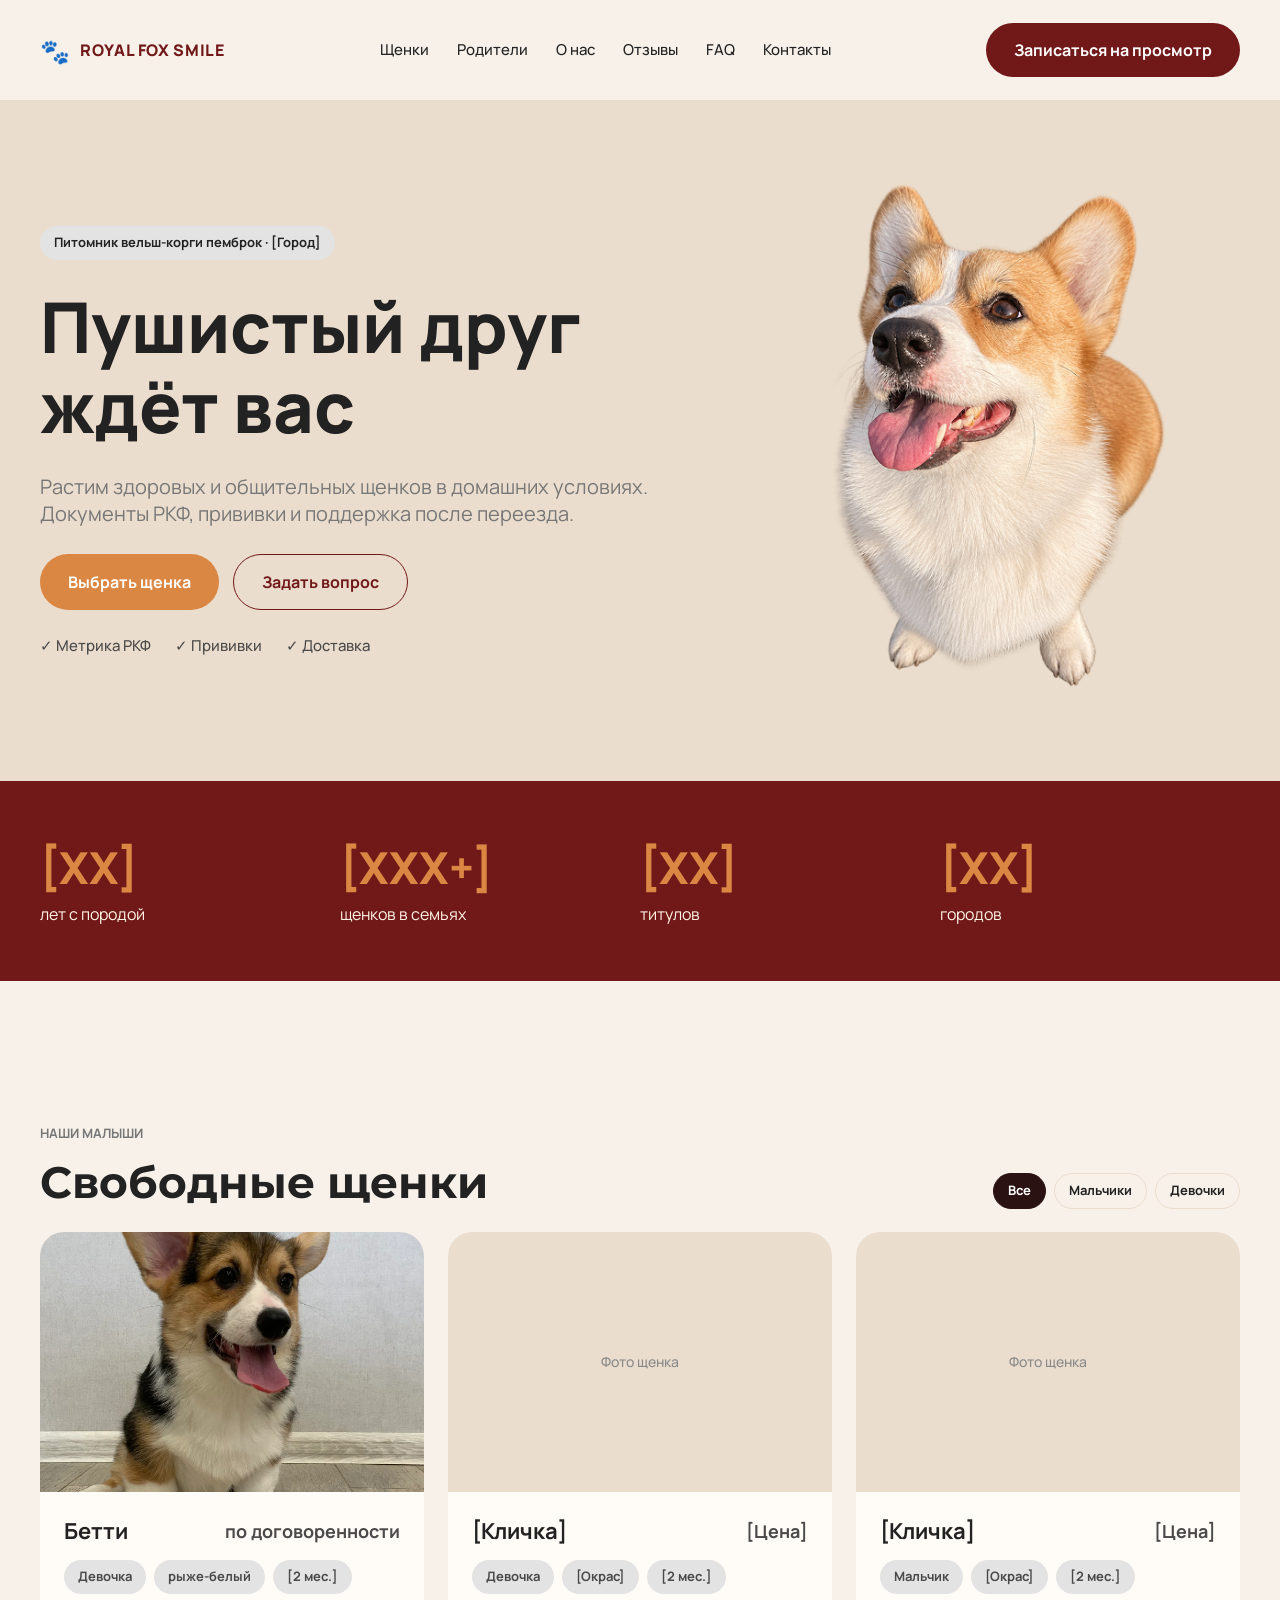
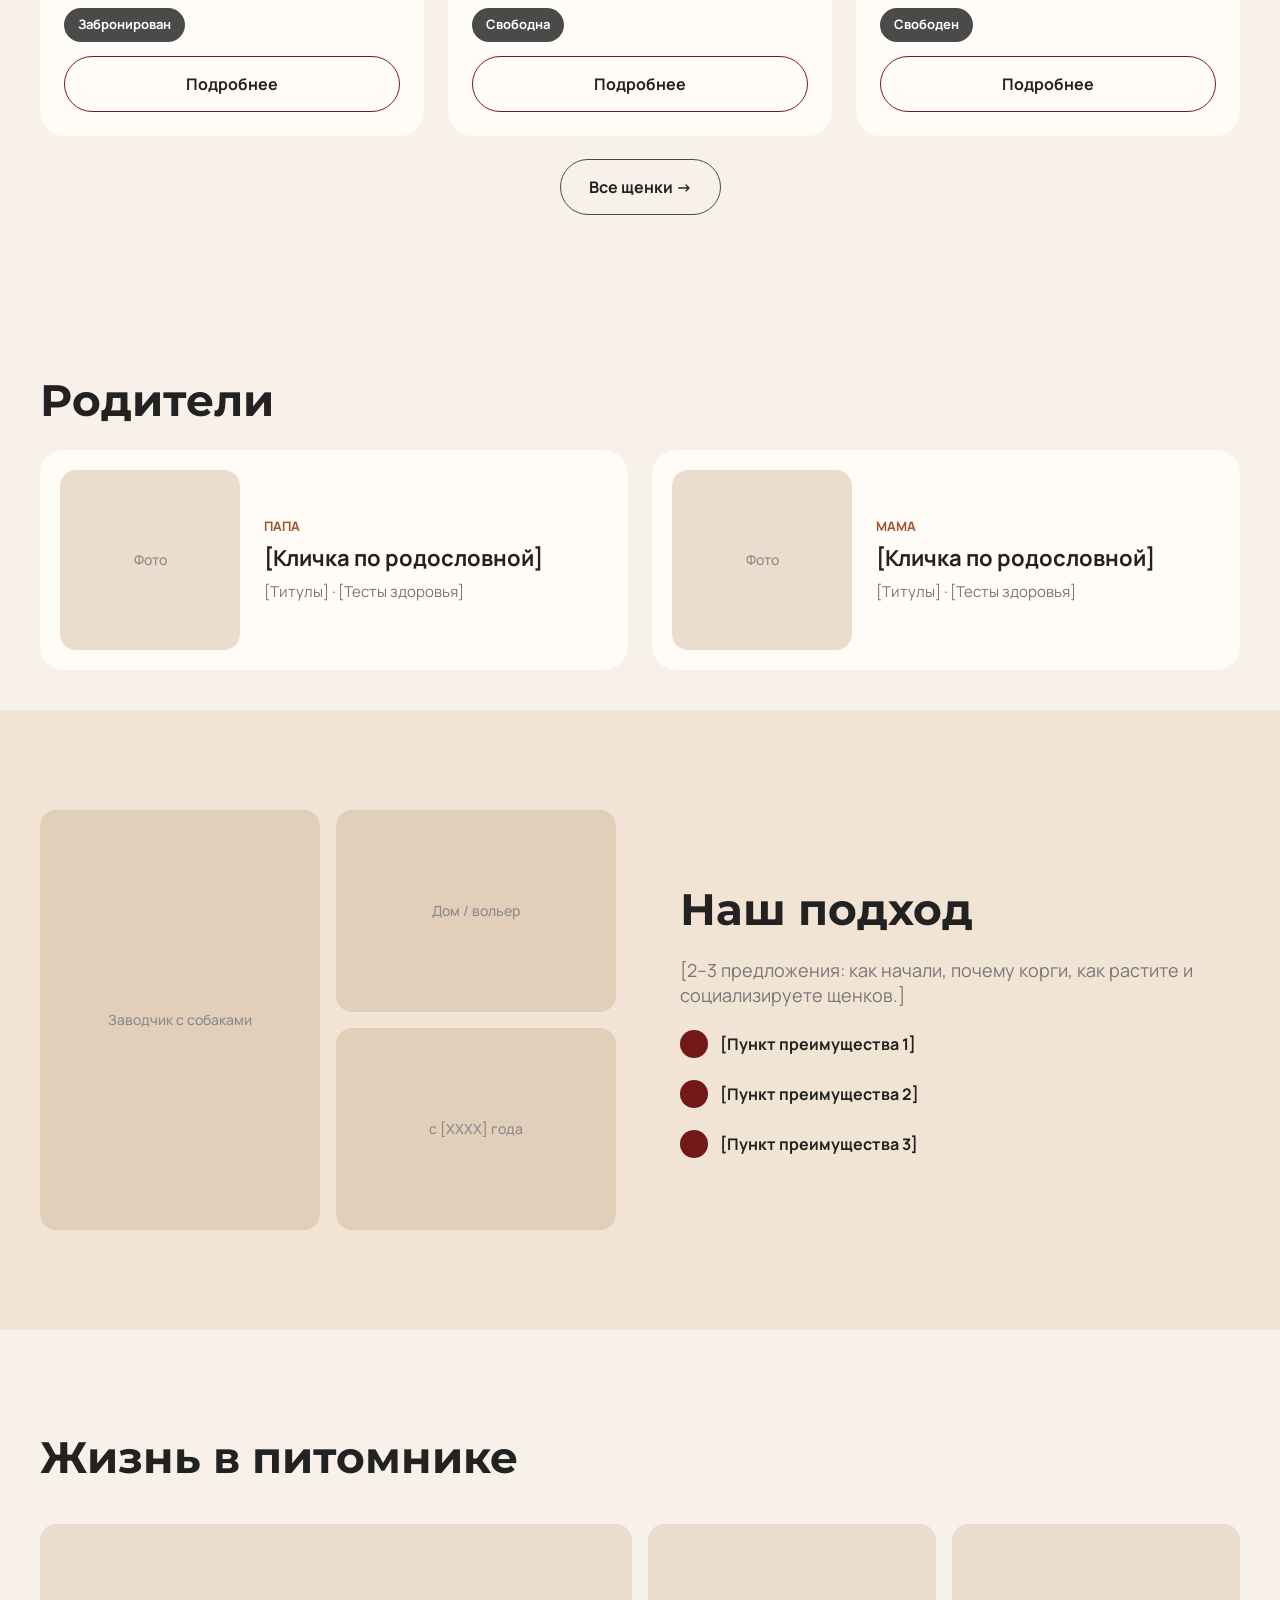
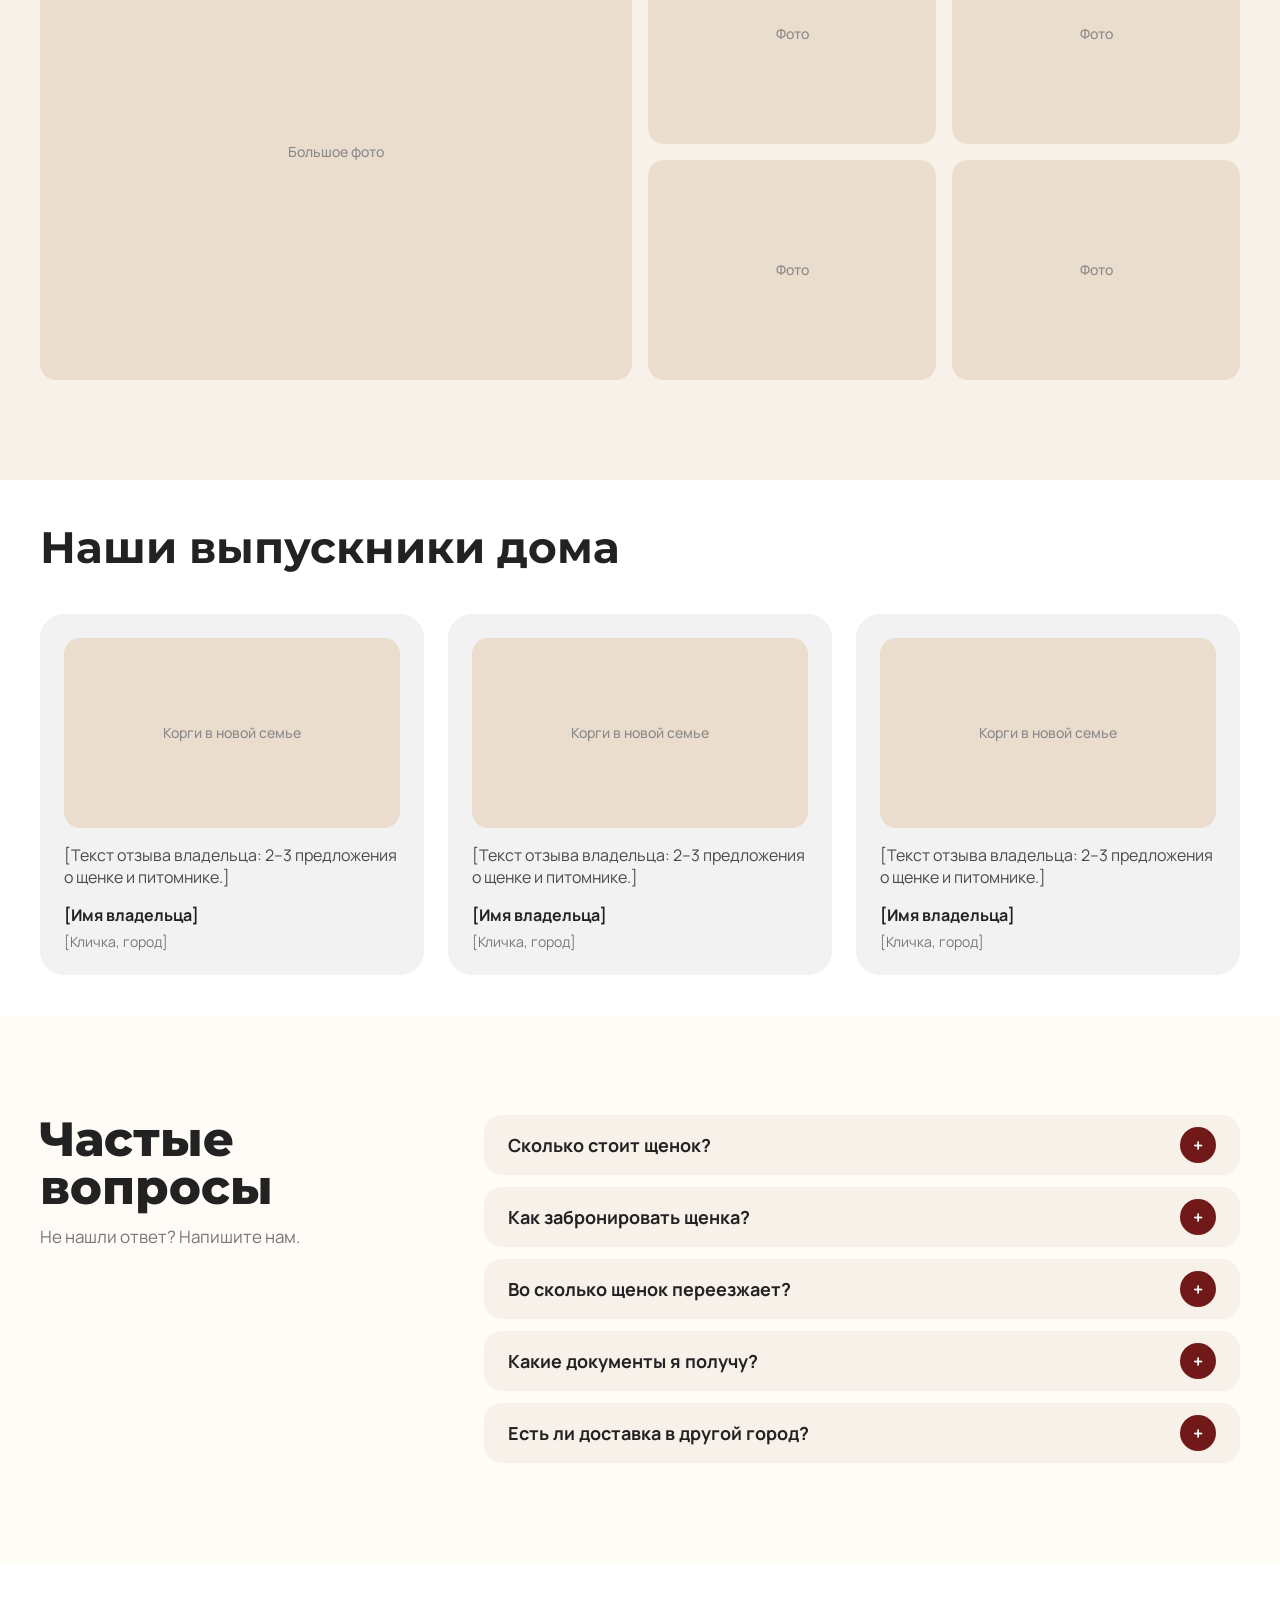
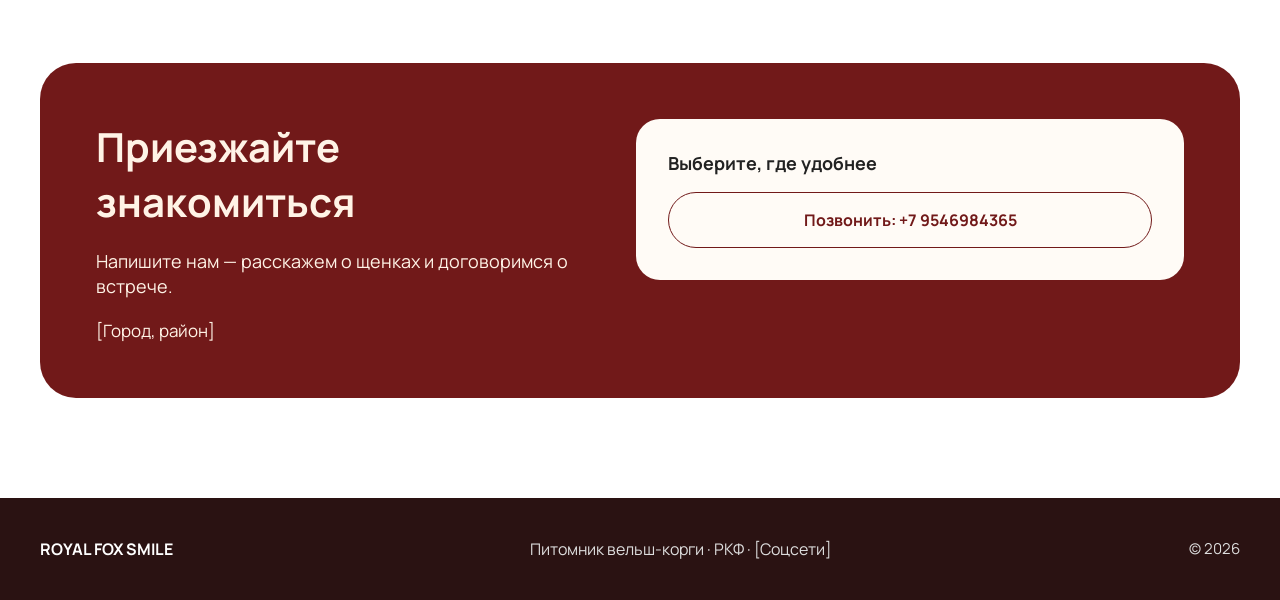
==== index.html @ 2572bc6d "Add files via upload" ====
<!DOCTYPE html>
<html lang="ru">
<head>
  <!-- Служебная информация о странице: кодировка, адаптивность, название во вкладке -->
  <meta charset="UTF-8">
  <meta name="viewport" content="width=device-width, initial-scale=1.0">
  <title>Royal Fox Smile — питомник вельш-корги пемброк</title>
  <meta name="description" content="Питомник вельш-корги пемброк Royal Fox Smile. Щенки с документами РКФ, прививками и поддержкой после переезда.">

  <!-- Шрифты из Google Fonts -->
  <link rel="preconnect" href="https://fonts.googleapis.com">
  <link rel="preconnect" href="https://fonts.gstatic.com" crossorigin>
  <link href="https://fonts.googleapis.com/css2?family=Manrope:wght@400;500;700;800&family=Montserrat:wght@700;800&display=swap" rel="stylesheet">

  <!-- Наши стили -->
  <link rel="stylesheet" href="css/style.css">
</head>
<body>

  <!-- ===== ШАПКА ===== -->
  <header class="header">
    <div class="container header__inner">
      <a href="#top" class="logo">
        <span class="logo__icon" aria-hidden="true">🐾</span>
        <span class="logo__text">ROYAL FOX SMILE</span>
      </a>

      <nav class="nav" id="site-nav" aria-label="Основное меню">
        <a href="#puppies">Щенки</a>
        <a href="#parents">Родители</a>
        <a href="#about">О нас</a>
        <a href="#reviews">Отзывы</a>
        <a href="#faq">FAQ</a>
        <a href="#contacts">Контакты</a>
        <!-- Эта кнопка видна только в меню на телефоне, где кнопка в шапке скрыта -->
        <a href="#contacts" class="btn btn--red nav__btn">Записаться на просмотр</a>
      </nav>

      <a href="#contacts" class="btn btn--red header__btn">Записаться на просмотр</a>

      <!-- Бургер: кнопка меню на узких экранах. Открывает и закрывает её js/main.js -->
      <button class="burger" type="button" aria-expanded="false" aria-controls="site-nav" aria-label="Открыть меню">
        <span></span><span></span><span></span>
      </button>
    </div>
  </header>

  <main id="top">

    <!-- ===== ПЕРВЫЙ ЭКРАН ===== -->
    <section class="hero">
      <div class="container hero__inner">
        <div class="hero__text">
          <span class="tag">Питомник вельш-корги пемброк<span id="hero-city"></span></span>
          <h1 class="hero__title">Пушистый друг ждёт вас</h1>
          <p class="hero__lead">Растим здоровых и общительных щенков в домашних условиях. Документы РКФ, прививки и поддержка после переезда.</p>
          <div class="hero__buttons">
            <a href="#puppies" class="btn btn--orange">Выбрать щенка</a>
            <a href="#contacts" class="btn btn--outline">Задать вопрос</a>
          </div>
          <ul class="hero__trust">
            <li>Метрика РКФ</li>
            <li>Прививки</li>
            <li>Доставка</li>
          </ul>
        </div>

        <!-- Фото корги: положите файл в папку images и назовите corgi.png -->
        <img class="hero__photo" src="images/corgi.png" alt="Щенок вельш-корги пемброк">
      </div>
    </section>

    <!-- ===== ЦИФРЫ ===== -->
    <!-- Цифры, как и другие блоки ниже, рисует js/main.js из файлов в папке data.
         Менять их удобнее всего в панели: адрес-сайта/admin/ -->
    <section class="stats" aria-label="Питомник в цифрах">
      <div class="container">
        <ul class="stats__list" id="stats-list"></ul>
      </div>
    </section>

    <!-- ===== СВОБОДНЫЕ ЩЕНКИ ===== -->
    <section class="section section--puppies" id="puppies">
      <div class="container">
        <div class="section__top">
          <div class="section__head">
            <p class="section__label">НАШИ МАЛЫШИ</p>
            <h2 class="section__title">Свободные щенки</h2>
          </div>

          <!-- Фильтр: как он работает, написано в js/main.js -->
          <div class="filter" aria-label="Показать щенков">
            <button type="button" class="chip is-active" data-filter="all" aria-pressed="true">Все</button>
            <button type="button" class="chip" data-filter="boy" aria-pressed="false">Мальчики</button>
            <button type="button" class="chip" data-filter="girl" aria-pressed="false">Девочки</button>
          </div>
        </div>

        <!-- Карточки щенков рисует js/main.js из файла data/puppies.json.
             Менять щенков удобнее всего в панели: адрес-сайта/admin/ -->
        <div class="puppies" id="puppies-list"></div>
        <p class="puppies__message" id="puppies-message" hidden></p>

        <!-- Отдельной страницы со всеми щенками пока нет, поэтому кнопка ведёт к началу блока -->
        <div class="puppies__more">
          <a href="#puppies" class="btn btn--outline-dark">Все щенки →</a>
        </div>
      </div>
    </section>

    <!-- ===== РОДИТЕЛИ ===== -->
    <section class="section section--parents" id="parents">
      <div class="container">
        <h2 class="section__title section--parents__title">Родители</h2>

        <div class="parents" id="parents-list"></div>
      </div>
    </section>

    <!-- ===== О ПИТОМНИКЕ ===== -->
    <section class="section section--about" id="about">
      <div class="container about">

        <div class="about__photos" id="about-photos"></div>

        <div class="about__text">
          <h2 class="section__title" id="about-title">Наш подход</h2>
          <p class="about__lead" id="about-text"></p>
          <ul class="about__list" id="about-points"></ul>
        </div>

      </div>
    </section>

    <!-- ===== ГАЛЕРЕЯ ===== -->
    <section class="section section--gallery" id="gallery">
      <div class="container">
        <h2 class="section__title section--gallery__title">Жизнь в питомнике</h2>

        <!-- Первое фото — большое -->
        <div class="gallery" id="gallery-list"></div>
      </div>
    </section>

    <!-- ===== ОТЗЫВЫ ===== -->
    <section class="section section--reviews" id="reviews">
      <div class="container">
        <h2 class="section__title section--reviews__title">Наши выпускники дома</h2>

        <div class="reviews" id="reviews-list"></div>
      </div>
    </section>

    <!-- ===== FAQ ===== -->
    <section class="section section--faq" id="faq">
      <div class="container faq">
        <div class="faq__head">
          <h2 class="section__title faq__title">Частые вопросы</h2>
          <p class="faq__note">Не нашли ответ? <a href="#contacts">Напишите нам.</a></p>
        </div>

        <!-- Вопросы — это details и summary: готовый элемент браузера, открывается по клику -->
        <div class="faq__list" id="faq-list"></div>
      </div>
    </section>

    <!-- ===== КОНТАКТЫ ===== -->
    <section class="section section--contacts" id="contacts">
      <div class="container">
        <div class="contact">

          <div class="contact__info">
            <h2 class="contact__title">Приезжайте знакомиться</h2>
            <p class="contact__lead">Напишите нам — расскажем о щенках и договоримся о встрече.</p>
            <p class="contact__line" id="contact-city"></p>
          </div>

          <!-- Ссылки кнопок подставляет js/main.js из data/contacts.json. Кнопка без данных скрывается -->
          <div class="messengers">
            <p class="messengers__title">Выберите, где удобнее</p>
            <a class="btn messengers__btn messengers__btn--main" id="contact-telegram" target="_blank" rel="noopener" hidden>Написать в Telegram</a>
            <a class="btn btn--outline messengers__btn" id="contact-max" target="_blank" rel="noopener" hidden>Написать в Max</a>
            <a class="btn btn--outline messengers__btn" id="contact-phone" hidden>Позвонить:&nbsp;<span class="nowrap" id="contact-phone-text"></span></a>
          </div>

        </div>
      </div>
    </section>

  </main>

  <!-- ===== ПОДВАЛ ===== -->
  <footer class="footer">
    <div class="container footer__inner">
      <a href="#top" class="footer__logo">ROYAL FOX SMILE</a>
      <p class="footer__text">Питомник вельш-корги · РКФ<span id="footer-socials"></span></p>
      <p class="footer__copy">© 2026</p>
    </div>
  </footer>

  <script src="js/main.js"></script>
</body>
</html>
---- css/style.css ----
/* =========================================================
   1. ПЕРЕМЕННЫЕ — цвета, шрифты, размеры (значения из макета Figma).
   Меняете цвет здесь — он меняется на всём сайте.
   ========================================================= */
:root {
  --bg: #F7F1EA;         /* кремовый фон */
  --sand: #EBDDCD;       /* песочный фон первого экрана и заглушек фото */
  --red: #711919;        /* фирменный бордовый */
  --red-dark: #4A0E0E;
  --orange: #DB8744;     /* оранжевый акцент (кнопки) */
  --card: #FFFBF6;       /* фон карточек */
  --chip: #E3E3E3;       /* серые метки */
  --ink: #222222;        /* основной текст */
  --ink-soft: #4A4A4A;   /* текст потише */
  --muted: #777777;      /* второстепенный текст */
  --chocolate: #2A1212;  /* тёмная активная метка */
  --brown: #A0522D;      /* подписи «ПАПА» и «МАМА» */
  --about-bg: #F1E4D4;   /* фон блока «О питомнике» */
  --about-photo: #E2CFBA; /* заглушки фото в блоке «О питомнике» */
  --review-card: #F2F2F2; /* фон карточек отзывов */
  --form-btn: #E39A5B;   /* кнопка «Написать в Telegram» */
  --cream: #FFF3E6;      /* светлый текст на бордовом */

  --font-body: 'Manrope', sans-serif;                /* в макете Vela Sans, но он не загрузился из Google Fonts */
  --font-title: 'Montserrat', sans-serif;            /* заголовки секций */

  --container: 1248px;   /* 1200px контента + поля 24px по бокам */
  --radius: 24px;        /* скругление карточек */
}

/* =========================================================
   2. СБРОС — убираем стандартные отступы браузера
   ========================================================= */
*, *::before, *::after { box-sizing: border-box; }
body, h1, h2, h3, p, ul, figure { margin: 0; padding: 0; }
ul { list-style: none; }
img { max-width: 100%; display: block; }
a { color: inherit; text-decoration: none; }
button { font: inherit; cursor: pointer; }
[hidden] { display: none !important; }      /* скрытое атрибутом hidden прячем всегда, даже кнопки */

/* Переносы строк из панели сохраняются в длинных текстах */
.about__lead, .review__text, .question__answer { white-space: pre-line; }

html { scroll-behavior: smooth; }           /* плавная прокрутка к якорям */

body {
  font-family: var(--font-body);
  color: var(--ink);
  background: var(--bg);
  font-size: 16px;
  line-height: 1.375;
}

/* Контейнер — центрирует контент и даёт поля по бокам */
.container {
  max-width: var(--container);
  margin: 0 auto;
  padding: 0 24px;
}

/* =========================================================
   3. ОБЩИЕ ЭЛЕМЕНТЫ — кнопки, метки
   ========================================================= */
.btn {
  display: inline-flex;
  align-items: center;
  justify-content: center;
  padding: 16px 28px;
  border-radius: 999px;
  font-weight: 700;
  font-size: 16px;
  white-space: nowrap;
  transition: transform .2s, background-color .2s;
  cursor: pointer;
}
.btn:hover { transform: translateY(-2px); }

.btn--orange      { background: var(--orange); color: #fff; }
.btn--red         { background: var(--red); color: #fff; }
.btn--red:hover   { background: var(--red-dark); }
.btn--outline     { border: 1.5px solid var(--red); color: var(--red); }
.btn--outline-dark { border: 1.5px solid var(--ink-soft); color: var(--ink); }

.tag {
  display: inline-block;
  background: var(--chip);
  color: var(--ink);
  font-weight: 700;
  font-size: 13px;
  padding: 8px 14px;
  border-radius: 999px;
}

/* =========================================================
   4. ШАПКА
   ========================================================= */
.header {
  position: sticky;                 /* шапка прилипает к верху при прокрутке */
  top: 0;
  z-index: 10;
  background: rgba(247, 241, 234, .94);
  backdrop-filter: blur(8px);
  border-bottom: 1px solid var(--sand);
}
.header__inner {
  display: flex;
  align-items: center;
  justify-content: space-between;
  gap: 24px;
  padding-top: 23px;
  padding-bottom: 23px;
}
.logo { display: flex; align-items: center; gap: 10px; color: var(--red); white-space: nowrap; }
.logo__icon { font-size: 24px; }
.logo__text { font-weight: 800; font-size: 16px; letter-spacing: .04em; }

.nav { display: flex; gap: 28px; font-weight: 500; font-size: 15px; white-space: nowrap; }
.nav a:hover { color: var(--red); }
.nav__btn { display: none; }                /* кнопка внутри меню нужна только на телефоне */
.nowrap { white-space: nowrap; }            /* текст, который нельзя переносить, например номер телефона */

/* Бургер — три полоски. На широких экранах скрыт */
.burger {
  display: none;
  flex-direction: column;
  justify-content: center;
  gap: 5px;
  width: 44px;                              /* 44px — удобный размер для пальца */
  height: 44px;
  padding: 0 10px;
  background: none;
  border: none;
}
.burger span {
  display: block;
  height: 2px;
  background: var(--red);
  border-radius: 2px;
  transition: transform .2s, opacity .2s;
}
/* Когда меню открыто, полоски складываются в крестик */
.burger[aria-expanded="true"] span:nth-child(1) { transform: translateY(7px) rotate(45deg); }
.burger[aria-expanded="true"] span:nth-child(2) { opacity: 0; }
.burger[aria-expanded="true"] span:nth-child(3) { transform: translateY(-7px) rotate(-45deg); }

/* =========================================================
   5. ПЕРВЫЙ ЭКРАН
   ========================================================= */
.hero { background: var(--sand); padding: 80px 0; }
.hero__inner {
  display: flex;
  align-items: center;
  gap: 56px;
}
.hero__text { flex: 1; display: flex; flex-direction: column; gap: 26px; align-items: flex-start; }

.hero__title {
  font-weight: 800;
  font-size: 70px;
  line-height: 1.15;
  max-width: 624px;
}
.hero__lead { font-size: 20px; color: var(--muted); }
.hero__buttons { display: flex; gap: 14px; flex-wrap: wrap; }

.hero__trust { display: flex; flex-wrap: wrap; gap: 24px; font-weight: 500; font-size: 15px; color: var(--ink-soft); }
.hero__trust li::before { content: "✓ "; }

/* Фото корги: без круга и обрезки, вписывается в квадрат 520px как в макете */
.hero__photo {
  flex-shrink: 0;
  width: 520px;
  max-width: 100%;
  height: 520px;
  object-fit: contain;
}

/* =========================================================
   6. ЦИФРЫ — бордовая полоса
   ========================================================= */
.stats { background: var(--red); color: var(--cream); padding: 56px 0; }
.stats__list {
  display: grid;
  grid-template-columns: repeat(4, 1fr);    /* 4 равные колонки */
}
.stats__item { display: flex; flex-direction: column; gap: 6px; }
.stats__number { font-weight: 800; font-size: 44px; line-height: 60px; color: var(--orange); }
.stats__label { font-size: 16px; }

/* =========================================================
   7. ОБЩЕЕ ДЛЯ БЛОКОВ — отступы и заголовки секций
   ========================================================= */
.section { scroll-margin-top: 101px; }      /* чтобы шапка не закрывала заголовок при переходе из меню */
.section__head { display: flex; flex-direction: column; gap: 12px; }
.section__label { font-weight: 700; font-size: 13px; color: var(--muted); }
.section__title { font-family: var(--font-title); font-weight: 700; font-size: 44px; line-height: 54px; }

/* =========================================================
   8. СВОБОДНЫЕ ЩЕНКИ — фильтр и карточки
   ========================================================= */
.section--puppies { padding: 144px 0 118px; }
.section__top {
  display: flex;
  align-items: flex-end;
  justify-content: space-between;
  flex-wrap: wrap;
  gap: 16px;
  margin-bottom: 23px;
}
.filter { display: flex; gap: 8px; }
.chip {
  padding: 8px 14px;
  background: none;
  border: 1px solid var(--sand);
  border-radius: 999px;
  color: var(--ink);
  font-weight: 700;
  font-size: 13px;
}
.chip.is-active { background: var(--chocolate); border-color: var(--chocolate); color: #fff; }

.puppies {
  display: grid;
  grid-template-columns: repeat(3, 1fr);    /* 3 карточки в ряд */
  gap: 24px;
}
.puppy {
  display: flex;
  flex-direction: column;
  border-radius: var(--radius);
  overflow: hidden;                         /* обрезает фото по скруглённым углам */
  background: var(--card);
}
.puppy__photo { width: 100%; height: 260px; object-fit: cover; }
.puppy__photo--empty {                      /* заглушка, пока нет фото */
  display: flex;
  align-items: center;
  justify-content: center;
  background: var(--sand);
  color: #8A8A8A;
  font-weight: 500;
  font-size: 14px;
}
.puppy__body {
  flex: 1;
  display: flex;
  flex-direction: column;
  align-items: flex-start;
  gap: 14px;
  padding: 24px;
}
.puppy__top { width: 100%; display: flex; align-items: center; justify-content: space-between; gap: 12px; font-weight: 700; }
.puppy__name { font-size: 22px; }
.puppy__price { font-size: 18px; color: var(--ink-soft); }
.puppy__facts { display: flex; flex-wrap: wrap; gap: 8px; font-weight: 700; font-size: 13px; color: var(--ink-soft); }
.puppy__facts li { padding: 8px 14px; background: var(--chip); border-radius: 999px; }
.puppy__status { padding: 8px 14px; background: var(--ink-soft); border-radius: 999px; color: #fff; font-weight: 700; font-size: 13px; }
.puppy__btn { width: 100%; color: var(--ink); }

.puppies__message { font-size: 18px; color: var(--muted); }
.puppies__more { display: flex; justify-content: center; margin-top: 23px; }

/* =========================================================
   9. РОДИТЕЛИ — две карточки: фото слева, текст справа
   ========================================================= */
.section--parents { padding: 40px 0; }
.section--parents__title { margin-bottom: 23px; }
.parents {
  display: grid;
  grid-template-columns: repeat(2, 1fr);    /* 2 карточки в ряд */
  gap: 24px;
}
.parent {
  display: flex;
  align-items: center;
  gap: 24px;
  padding: 20px;
  background: var(--card);
  border-radius: var(--radius);
}
.parent__photo { flex-shrink: 0; width: 180px; height: 180px; border-radius: 16px; object-fit: cover; }
.parent__photo--empty {                     /* заглушка, пока нет фото */
  display: flex;
  align-items: center;
  justify-content: center;
  background: var(--sand);
  color: #8A8A8A;
  font-weight: 500;
  font-size: 14px;
}
.parent__info { flex: 1; min-width: 0; display: flex; flex-direction: column; gap: 8px; }
.parent__role { font-weight: 700; font-size: 13px; color: var(--brown); }
.parent__name { font-weight: 700; font-size: 22px; color: var(--ink); }
.parent__details { font-size: 15px; color: var(--muted); }

/* =========================================================
   10. О ПИТОМНИКЕ — фото слева, текст справа
   ========================================================= */
.section--about { background: var(--about-bg); padding: 100px 0; }
.about {
  display: grid;
  grid-template-columns: 576px 1fr;         /* фото фиксированной ширины, текст занимает остальное */
  align-items: center;
  column-gap: 64px;
}
.about__photos {
  display: grid;
  grid-template-columns: repeat(2, 1fr);
  grid-template-rows: repeat(2, 202px);
  gap: 16px;
}
.about__photo { width: 100%; height: 100%; border-radius: 16px; object-fit: cover; }
.about__photo--tall { grid-row: span 2; }   /* большое фото занимает две строки */
.about__photo--empty {                      /* заглушка, пока нет фото */
  display: flex;
  align-items: center;
  justify-content: center;
  padding: 12px;
  background: var(--about-photo);
  color: #8A8A8A;
  font-weight: 500;
  font-size: 14px;
  text-align: center;
}
.about__text { display: flex; flex-direction: column; gap: 22px; }
.about__lead { font-size: 18px; color: var(--muted); }
.about__list { display: flex; flex-direction: column; gap: 22px; font-weight: 700; font-size: 16px; }
.about__list li { display: flex; align-items: center; gap: 12px; }
.about__list li::before {                   /* бордовый кружок перед пунктом */
  content: "";
  flex-shrink: 0;
  width: 28px;
  height: 28px;
  border-radius: 50%;
  background: var(--red);
}

/* =========================================================
   11. ГАЛЕРЕЯ — большое фото слева и четыре маленьких справа
   ========================================================= */
.section--gallery { padding: 100px 0; }
.section--gallery__title { margin-bottom: 40px; }
.gallery {
  display: grid;
  grid-template-columns: 592fr 288fr 288fr; /* большая колонка и две маленькие */
  grid-template-rows: repeat(2, 220px);
  gap: 16px;
}
.gallery__photo { width: 100%; height: 100%; border-radius: 16px; object-fit: cover; }
.gallery__photo--big { grid-row: span 2; }  /* большое фото занимает две строки */
.gallery__photo--empty {                    /* заглушка, пока нет фото */
  display: flex;
  align-items: center;
  justify-content: center;
  background: var(--sand);
  color: #8A8A8A;
  font-weight: 500;
  font-size: 14px;
}

/* =========================================================
   12. ОТЗЫВЫ — три карточки
   ========================================================= */
.section--reviews { background: #fff; padding: 40px 0; }
.section--reviews__title { margin-bottom: 40px; }
.reviews {
  display: grid;
  grid-template-columns: repeat(3, 1fr);    /* 3 карточки в ряд */
  gap: 24px;
}
.review {
  display: flex;
  flex-direction: column;
  gap: 16px;
  padding: 24px;
  background: var(--review-card);
  border-radius: var(--radius);
}
.review__photo { width: 100%; height: 190px; border-radius: 16px; object-fit: cover; }
.review__photo--empty {                     /* заглушка, пока нет фото */
  display: flex;
  align-items: center;
  justify-content: center;
  background: var(--sand);
  color: #8A8A8A;
  font-weight: 500;
  font-size: 14px;
}
.review__text { flex: 1; color: var(--ink-soft); }   /* flex: 1 выравнивает авторов по низу карточек */
.review__author { display: flex; flex-direction: column; gap: 6px; }
.review__name { font-weight: 700; }
.review__place { font-size: 14px; color: var(--muted); }

/* =========================================================
   13. FAQ — заголовок слева, вопросы справа
   ========================================================= */
.section--faq { background: var(--card); padding: 100px 0; }
.faq {
  display: grid;
  grid-template-columns: 380px minmax(0, 1fr);
  align-items: start;
  column-gap: 64px;
}
.faq__head { display: flex; flex-direction: column; gap: 14px; }
.faq__title { font-weight: 800; font-size: 48px; line-height: 1; }
.faq__note { font-size: 17px; color: var(--muted); }
.faq__note a:hover { color: var(--red); }
.faq__list { display: flex; flex-direction: column; gap: 12px; }

.question { background: var(--bg); border-radius: 18px; }
.question summary {
  display: flex;
  align-items: center;
  justify-content: space-between;
  gap: 16px;
  padding: 12px 24px;
  font-weight: 700;
  font-size: 18px;
  cursor: pointer;
  list-style: none;                         /* убираем стандартный треугольник */
}
.question summary::-webkit-details-marker { display: none; }   /* то же для Safari */
.question__icon {
  flex-shrink: 0;
  display: flex;
  align-items: center;
  justify-content: center;
  width: 36px;
  height: 36px;
  border-radius: 50%;
  background: var(--red);
  color: #fff;
  transition: transform .2s;
}
.question[open] .question__icon { transform: rotate(45deg); }  /* плюс поворачивается и становится крестиком */
.question__answer { padding: 0 24px 20px; color: var(--ink-soft); }

/* =========================================================
   14. КОНТАКТЫ — бордовая карточка: текст слева, кнопки связи справа
   ========================================================= */
.section--contacts { background: #fff; padding: 100px 0; }
.contact {
  display: grid;
  grid-template-columns: minmax(0, 1fr) 548px;
  align-items: start;
  column-gap: 56px;
  padding: 56px;
  background: var(--red);
  border-radius: 36px;
  color: var(--cream);
}
.contact__info { display: flex; flex-direction: column; align-items: flex-start; gap: 20px; }
.contact__title { font-weight: 700; font-size: 40px; }
.contact__lead { font-size: 18px; }
.contact__line { font-size: 17px; }

.messengers {
  display: flex;
  flex-direction: column;
  gap: 16px;
  padding: 32px;
  background: var(--card);
  border-radius: var(--radius);
  color: var(--ink);
}
.messengers__title { font-weight: 700; font-size: 18px; }
.messengers__btn { width: 100%; }
.messengers__btn--main { background: var(--form-btn); color: var(--chocolate); }

/* =========================================================
   15. ПОДВАЛ
   ========================================================= */
.footer { background: var(--chocolate); padding: 40px 0; color: #DDDDDD; }
.footer__inner { display: flex; align-items: center; justify-content: space-between; gap: 24px; }
.footer__logo { font-weight: 700; color: #fff; }
.footer__copy { font-size: 15px; }

/* =========================================================
   16. АДАПТИВ — как сайт выглядит на узких экранах
   ========================================================= */
@media (max-width: 1040px) {
  .burger { display: flex; }
  .header__inner { padding-top: 14px; padding-bottom: 14px; }
  .header__btn { margin-left: auto; }       /* кнопка прижимается вправо, к бургеру */
  /* Меню превращается в выпадающую панель под шапкой */
  .nav {
    display: none;
    position: absolute;
    top: 100%;
    left: 0;
    right: 0;
    flex-direction: column;
    gap: 0;
    padding: 8px 24px 24px;
    background: var(--bg);
    border-bottom: 1px solid var(--sand);
    box-shadow: 0 16px 32px rgba(74, 14, 14, .1);
    font-size: 18px;
  }
  .nav.is-open { display: flex; }           /* класс is-open ставит js/main.js */
  .nav a { padding: 14px 0; border-bottom: 1px solid var(--sand); }
  .nav .nav__btn { border-bottom: none; }
}
@media (max-width: 960px) {
  .hero__inner { flex-direction: column-reverse; }
  .hero__photo { height: 360px; }
  .hero__text { width: 100%; }
  .hero__title { font-size: 48px; }
  .stats__list { grid-template-columns: repeat(2, 1fr); row-gap: 32px; }
  .puppies { grid-template-columns: repeat(2, 1fr); }
  .section--puppies { padding: 72px 0; }
  .section__title { font-size: 36px; line-height: 1.2; }
  .parents { grid-template-columns: 1fr; }
  .section--about { padding: 64px 0; }
  .about { grid-template-columns: minmax(0, 1fr); row-gap: 40px; }
  .section--gallery { padding: 64px 0; }
  .gallery { grid-template-columns: repeat(2, 1fr); grid-template-rows: 320px 220px 220px; }
  .gallery__photo--big { grid-row: auto; grid-column: span 2; }   /* большое фото теперь на всю ширину */
  .section--reviews { padding: 64px 0; }
  .reviews { grid-template-columns: repeat(2, 1fr); }
  .section--faq { padding: 64px 0; }
  .faq { grid-template-columns: minmax(0, 1fr); row-gap: 32px; }
  .section--contacts { padding: 64px 0; }
  .contact { grid-template-columns: minmax(0, 1fr); row-gap: 32px; padding: 40px; }
}
@media (max-width: 560px) {
  .header__btn { display: none; }
  .nav .nav__btn { display: flex; margin-top: 16px; padding: 16px; font-size: 16px; }
  .nav .nav__btn:hover { color: #fff; }     /* иначе при наведении текст стал бы бордовым на бордовом */
  .hero { padding: 24px 0 56px; }
  .hero__inner { gap: 24px; }
  .hero__photo { height: 260px; }
  .chip { padding: 10px 16px; }             /* кнопки фильтра крупнее, чтобы попадать пальцем */
  .messengers__btn { padding: 16px 12px; }
  .hero__title { font-size: 38px; }
  .hero__lead { font-size: 17px; }
  .hero__buttons .btn { width: 100%; }
  .stats { padding: 40px 0; }
  .stats__number { font-size: 34px; }
  .puppies { grid-template-columns: 1fr; }
  .section--puppies { padding: 56px 0; }
  .section__title { font-size: 30px; }
  .parent { flex-direction: column; align-items: flex-start; }   /* на телефоне текст под фото */
  .parent__photo { width: 100%; height: 240px; }
  .parent__info { flex: none; }
  .section--about { padding: 56px 0; }
  .about__photos { grid-template-rows: repeat(2, 150px); }
  .section--gallery { padding: 56px 0; }
  .section--gallery__title { margin-bottom: 24px; }
  .gallery { grid-template-rows: 220px 150px 150px; }
  .section--reviews { padding: 56px 0; }
  .section--reviews__title { margin-bottom: 24px; }
  .reviews { grid-template-columns: 1fr; }
  .section--faq { padding: 56px 0; }
  .faq__title { font-size: 36px; line-height: 1.1; }
  .question summary { padding: 12px 16px; font-size: 16px; }
  .question__answer { padding: 0 16px 16px; }
  .section--contacts { padding: 56px 0; }
  .contact { padding: 24px 16px 16px; border-radius: var(--radius); }
  .contact__title { font-size: 30px; line-height: 1.2; }
  .messengers { padding: 20px 16px; }
  .messengers__btn { white-space: normal; text-align: center; }
  .footer__inner { flex-direction: column; align-items: flex-start; gap: 8px; }
}
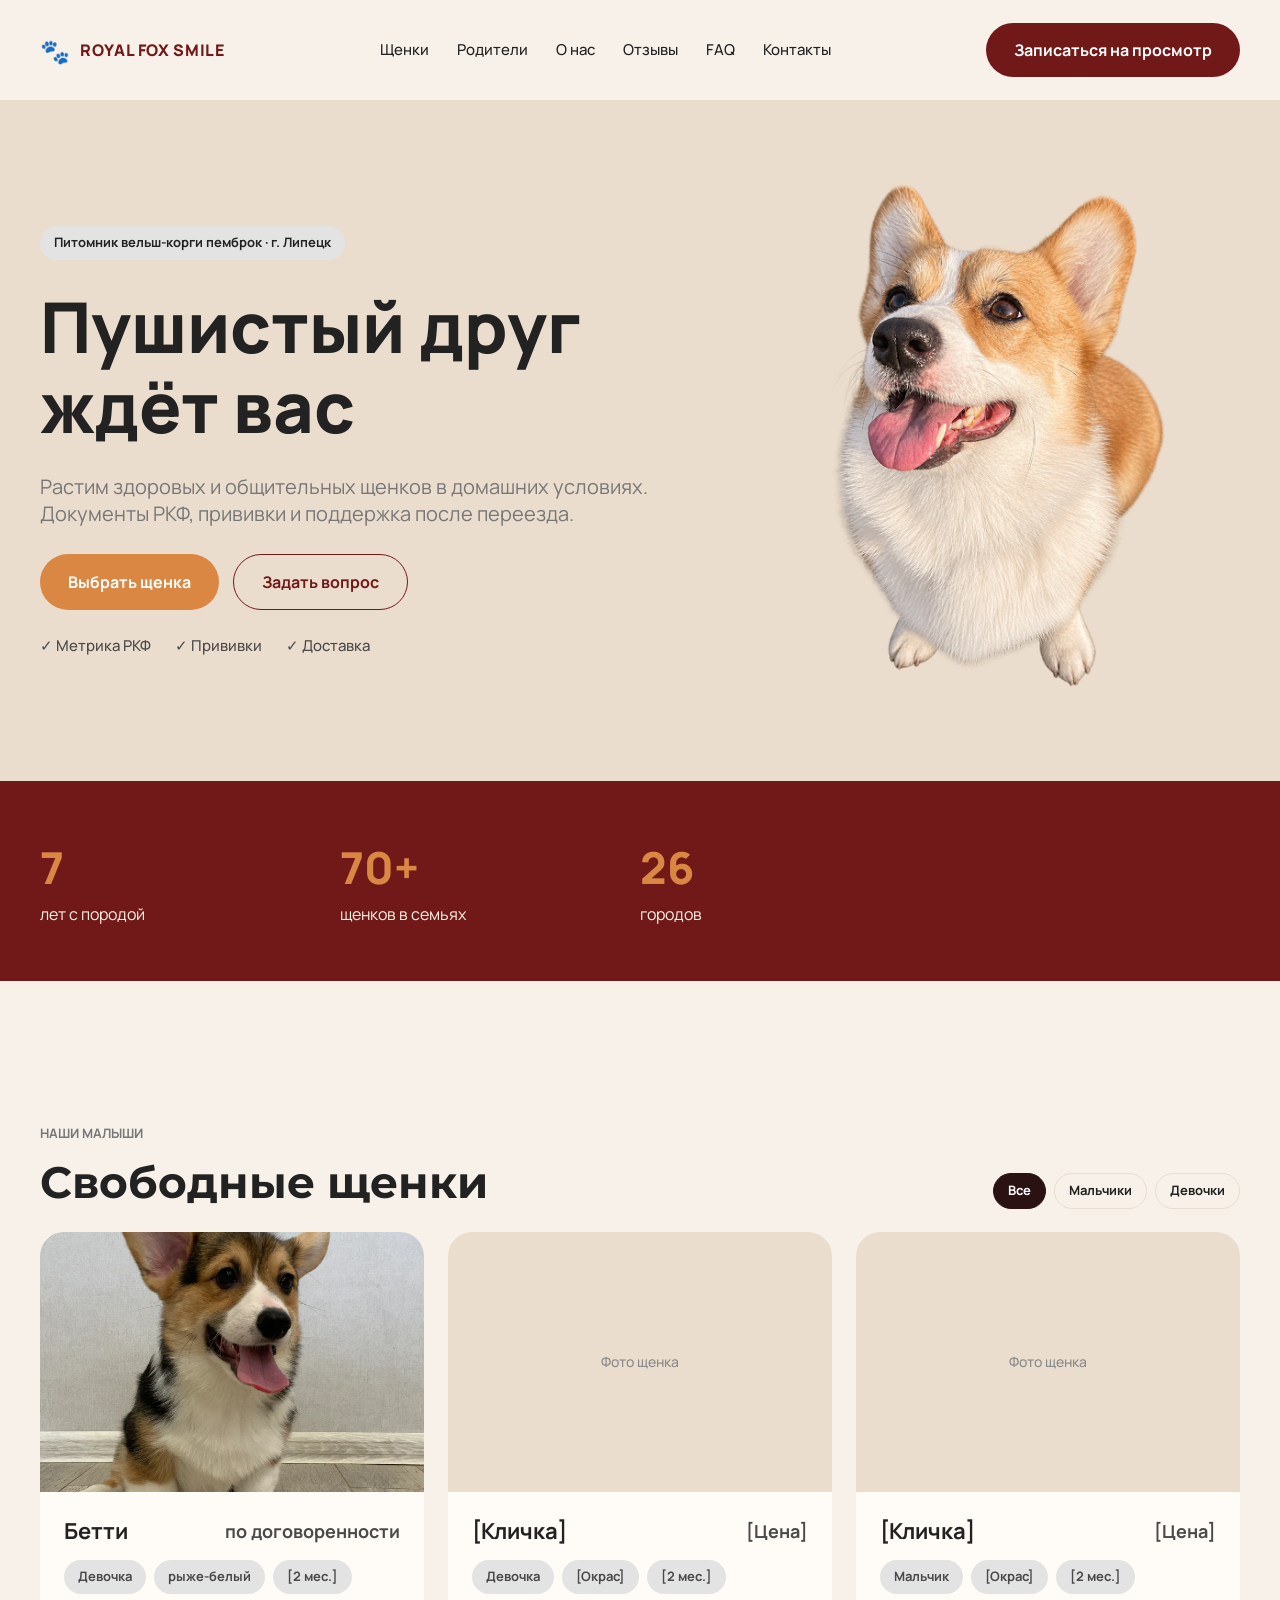
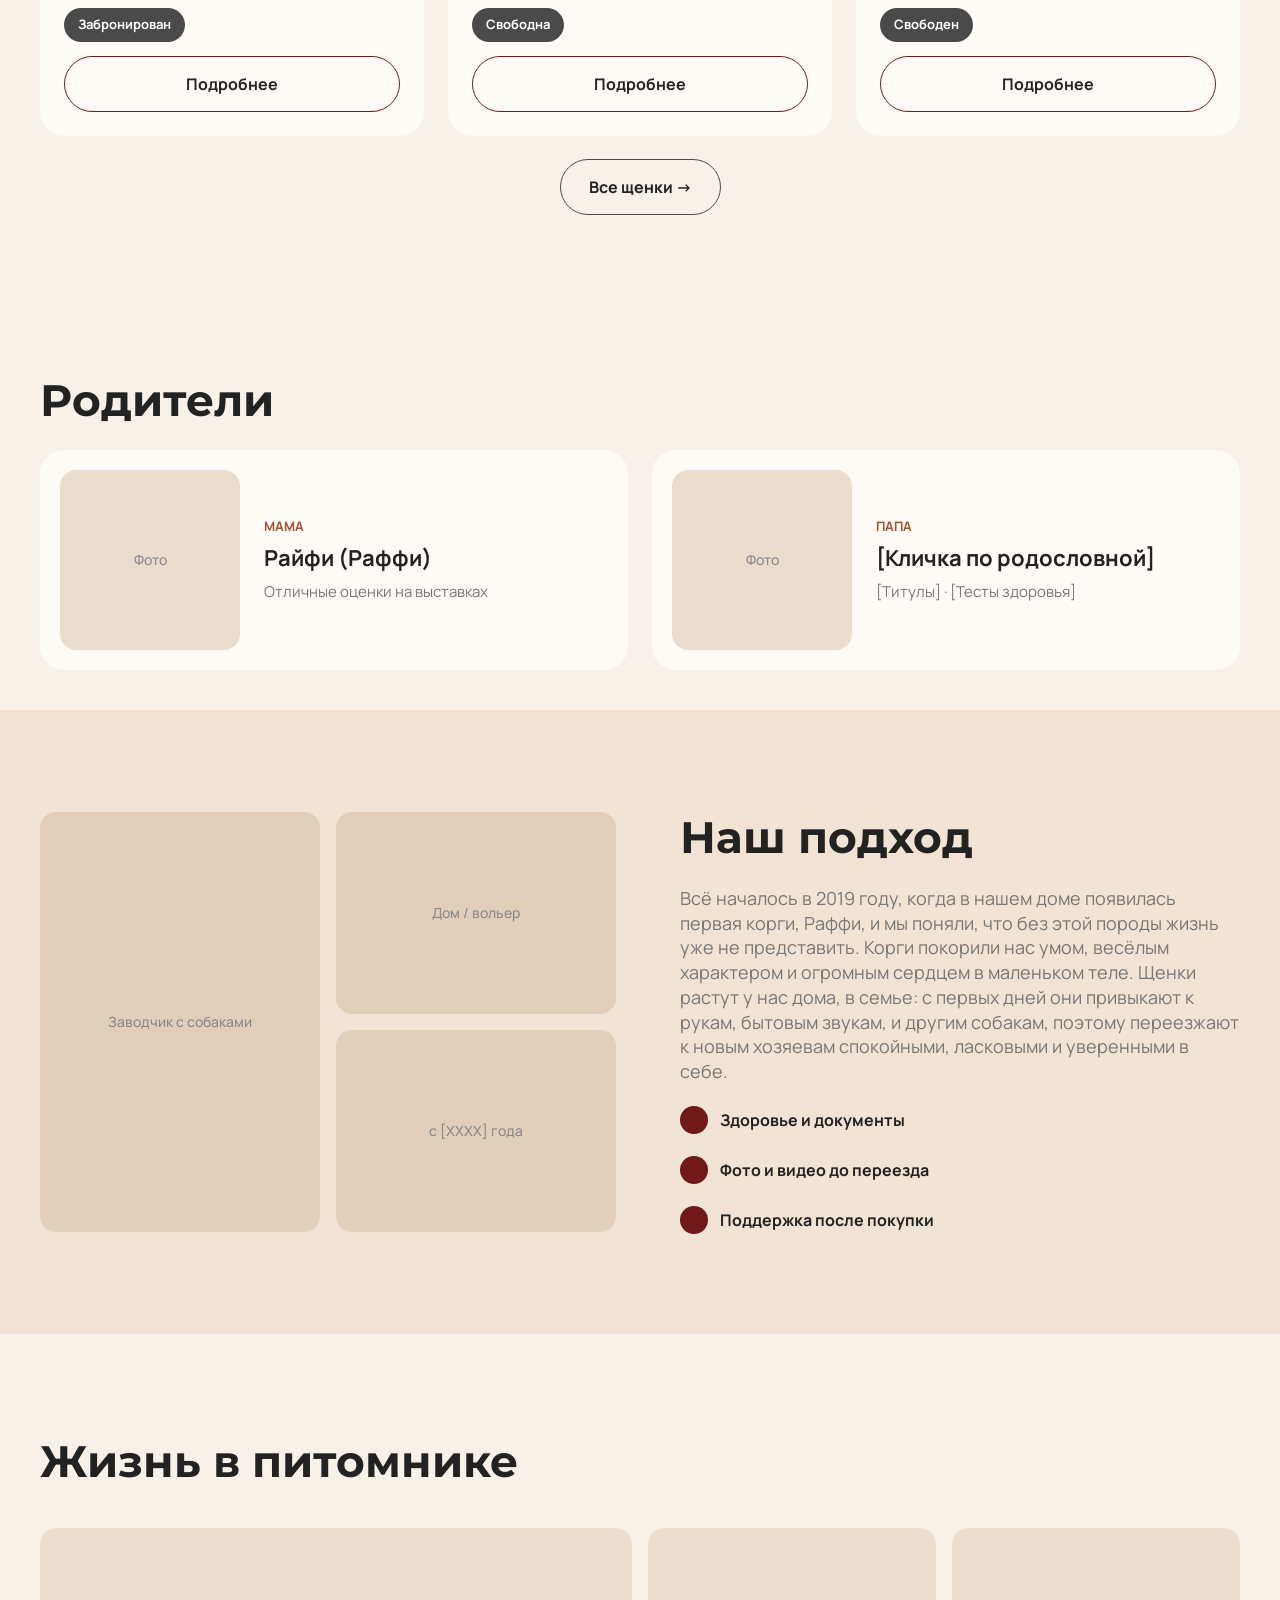
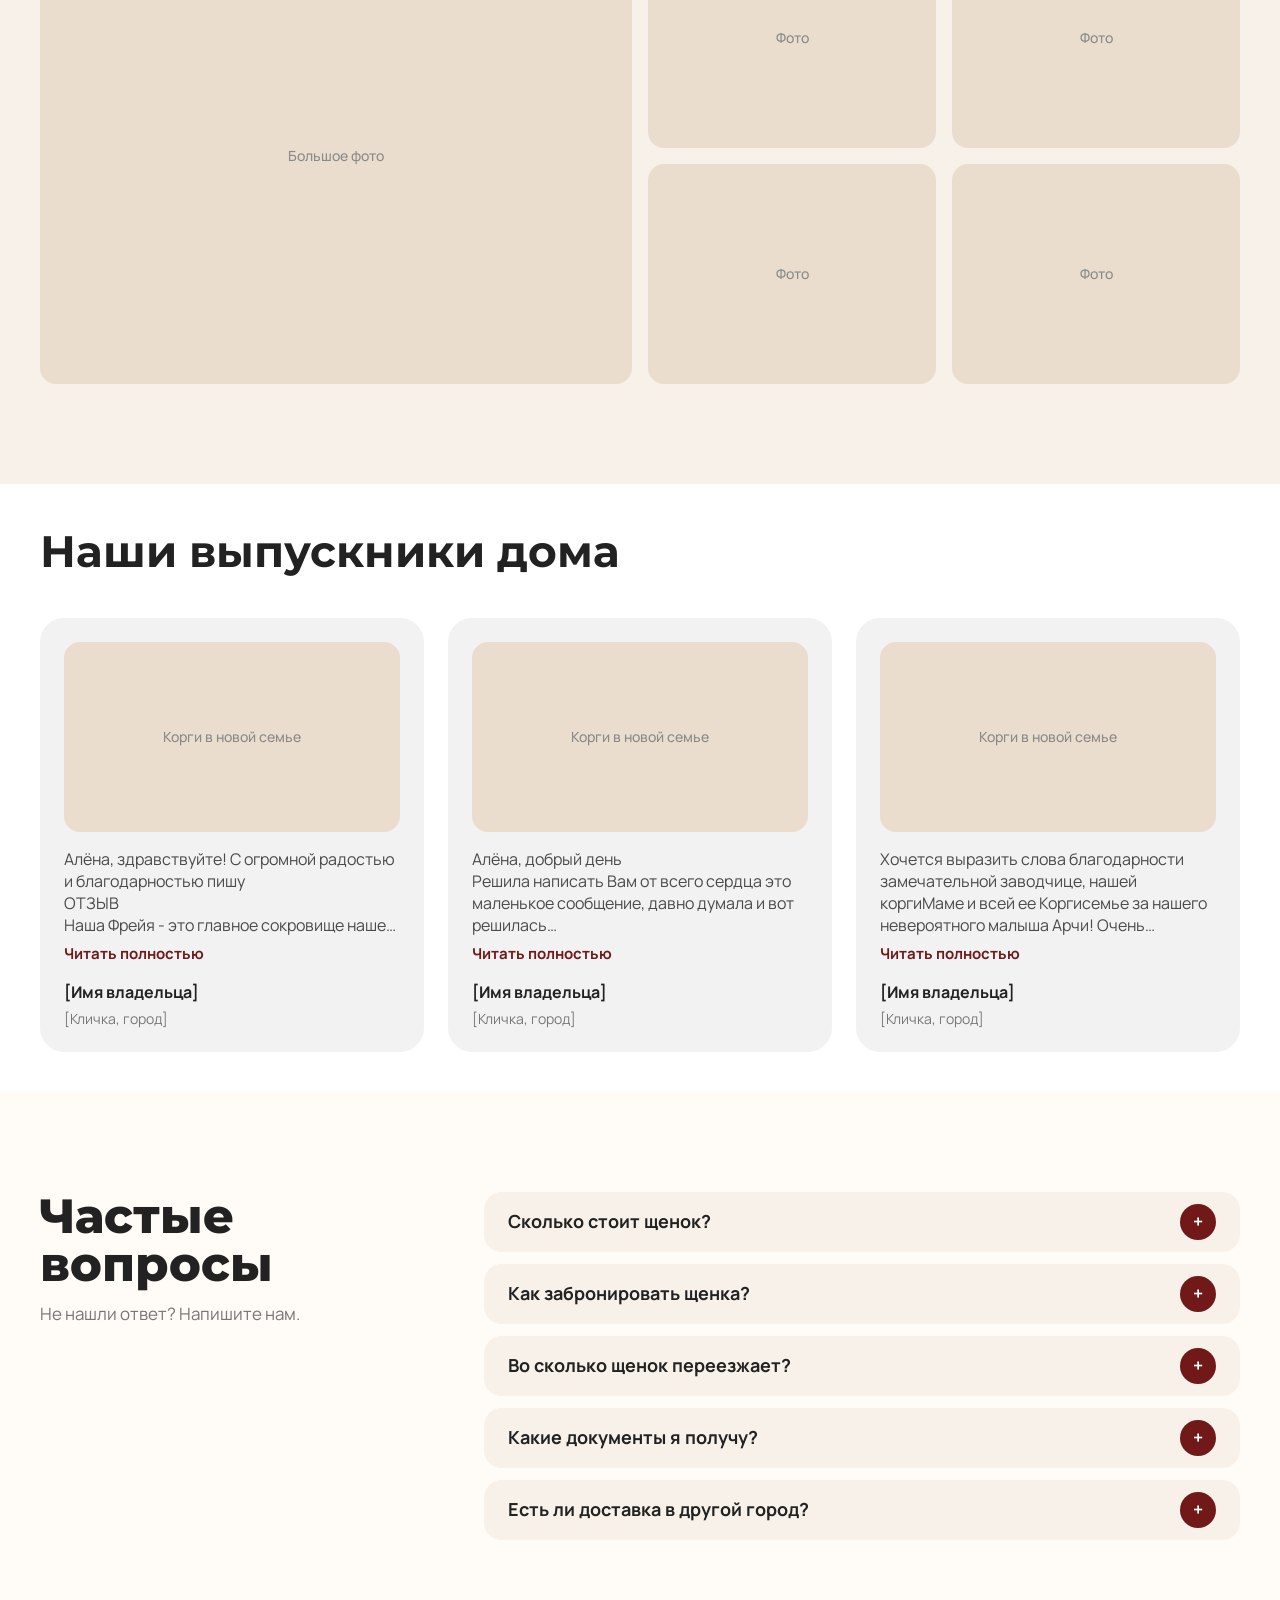
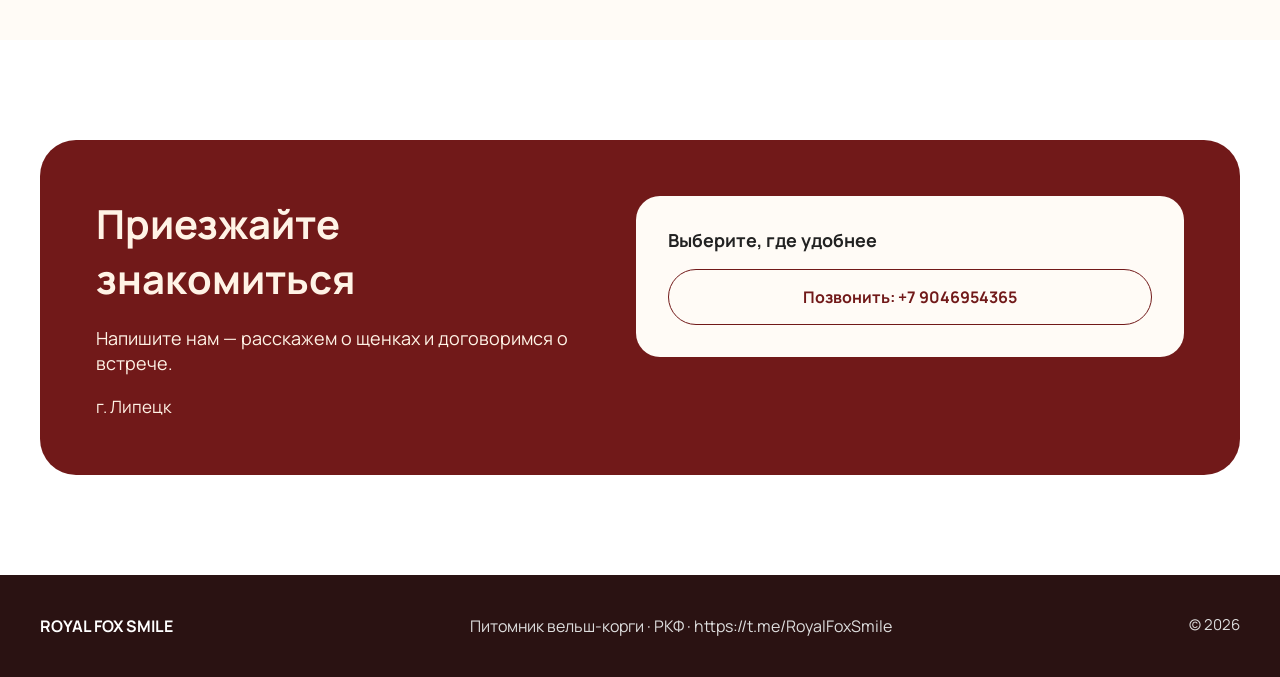
==== commit c0cefedc: "Add files via upload" ====
--- a/index.html
+++ b/index.html
@@ -198,6 +198,7 @@
     </div>
   </footer>
 
+  <script src="js/common.js"></script>
   <script src="js/main.js"></script>
 </body>
 </html>
--- a/css/style.css
+++ b/css/style.css
@@ -387,8 +387,28 @@
   font-weight: 500;
   font-size: 14px;
 }
-.review__text { flex: 1; color: var(--ink-soft); }   /* flex: 1 выравнивает авторов по низу карточек */
-.review__author { display: flex; flex-direction: column; gap: 6px; }
+/* Длинный отзыв показываем первыми 4 строками, остальное — по кнопке «Читать полностью» */
+.review__text {
+  display: -webkit-box;
+  -webkit-box-orient: vertical;
+  -webkit-line-clamp: 4;                    /* сколько строк видно, пока отзыв свёрнут */
+  line-clamp: 4;
+  overflow: hidden;
+  color: var(--ink-soft);
+}
+.review.is-expanded .review__text { display: block; overflow: visible; }   /* класс is-expanded ставит js/main.js */
+.review__more {
+  align-self: flex-start;
+  margin-top: -8px;                         /* кнопка ближе к тексту, к которому относится */
+  padding: 0;
+  background: none;
+  border: none;
+  color: var(--red);
+  font-weight: 700;
+  font-size: 15px;
+}
+.review__more:hover { text-decoration: underline; }
+.review__author { display: flex; flex-direction: column; gap: 6px; margin-top: auto; }   /* margin-top: auto прижимает автора к низу карточки */
 .review__name { font-weight: 700; }
 .review__place { font-size: 14px; color: var(--muted); }
 
@@ -477,7 +497,88 @@
 .footer__copy { font-size: 15px; }
 
 /* =========================================================
-   16. АДАПТИВ — как сайт выглядит на узких экранах
+   16. СТРАНИЦА ЩЕНКА (puppy.html)
+   ========================================================= */
+.puppy-page { display: flex; flex-direction: column; gap: 40px; padding-top: 32px; padding-bottom: 100px; }
+.breadcrumbs { display: flex; flex-wrap: wrap; gap: 8px; font-weight: 500; font-size: 14px; color: var(--muted); }
+.breadcrumbs a:hover { color: var(--red); }
+.puppy-page__message { font-size: 18px; color: var(--muted); }
+.puppy-page__content { display: flex; flex-direction: column; gap: 40px; }
+
+/* Верх: фото слева, информация справа */
+.puppy-page__top {
+  display: grid;
+  grid-template-columns: 660px minmax(0, 1fr);
+  align-items: start;
+  gap: 56px;
+}
+
+/* Фото и миниатюры */
+.puppy-gallery { display: flex; flex-direction: column; gap: 12px; min-width: 0; }
+.puppy-gallery__photo { width: 100%; height: 520px; border-radius: var(--radius); object-fit: cover; }
+.puppy-gallery__photo--empty,
+.puppy-gallery__thumb-img--empty {          /* заглушки, пока нет фото */
+  display: flex;
+  align-items: center;
+  justify-content: center;
+  background: var(--sand);
+  color: #8A8A8A;
+  font-weight: 500;
+  font-size: 14px;
+}
+.puppy-gallery__thumbs { display: grid; grid-template-columns: repeat(4, 1fr); gap: 12px; }
+.puppy-gallery__thumbs:empty { display: none; }
+.puppy-gallery__thumb {
+  height: 110px;
+  padding: 0;
+  overflow: hidden;
+  border: 2px solid transparent;
+  border-radius: 14px;
+  background: var(--sand);
+}
+.puppy-gallery__thumb.is-active { border-color: var(--red); }   /* миниатюра фото, которое сейчас открыто */
+.puppy-gallery__thumb-img { width: 100%; height: 100%; object-fit: cover; }
+.puppy-gallery__thumb--video {
+  display: flex;
+  align-items: center;
+  justify-content: center;
+  color: var(--red);
+  font-weight: 700;
+  font-size: 15px;
+}
+
+/* Информация справа */
+.puppy-info { display: flex; flex-direction: column; align-items: flex-start; gap: 22px; }
+.puppy-info__name { font-weight: 700; font-size: 48px; line-height: 1.15; }
+.puppy-info__specs {
+  width: 100%;
+  margin: 0;
+  display: flex;
+  flex-direction: column;
+  gap: 14px;
+  padding: 24px;
+  background: var(--card);
+  border-radius: 20px;
+}
+.puppy-info__specs:empty { display: none; }
+.puppy-info__row { display: flex; justify-content: space-between; gap: 16px; }
+.puppy-info__row dt { color: var(--muted); }
+.puppy-info__row dd { margin: 0; font-weight: 700; text-align: right; }
+.puppy-info__price { font-weight: 700; font-size: 34px; color: var(--ink-soft); }
+.puppy-info__buttons { width: 100%; display: flex; gap: 12px; }
+.puppy-info__buttons .btn { flex: 1; }
+.puppy-info__note { font-size: 14px; color: var(--muted); }
+
+/* Блоки ниже: «О щенке», «Родители», «Другие щенки» */
+.puppy-page__block { display: flex; flex-direction: column; gap: 20px; }
+.puppy-page__title { font-weight: 700; font-size: 32px; }
+.puppy-page__text { font-size: 18px; color: var(--muted); white-space: pre-line; }
+.parents--compact .parent__photo { width: 140px; height: 140px; }
+.parent__more { font-weight: 700; font-size: 15px; color: var(--ink-soft); }
+.parent__more:hover { color: var(--red); }
+
+/* =========================================================
+   17. АДАПТИВ — как сайт выглядит на узких экранах
    ========================================================= */
 @media (max-width: 1040px) {
   .burger { display: flex; }
@@ -502,7 +603,14 @@
   .nav a { padding: 14px 0; border-bottom: 1px solid var(--sand); }
   .nav .nav__btn { border-bottom: none; }
 }
+@media (max-width: 1200px) {
+  .puppy-page__top { grid-template-columns: minmax(0, 1.3fr) minmax(0, 1fr); gap: 40px; }
+  .puppy-gallery__photo { height: 440px; }
+  .puppy-gallery__thumb { height: 90px; }
+}
 @media (max-width: 960px) {
+  .puppy-page__top { grid-template-columns: minmax(0, 1fr); gap: 32px; }
+  .puppy-gallery__photo { height: 460px; }
   .hero__inner { flex-direction: column-reverse; }
   .hero__photo { height: 360px; }
   .hero__text { width: 100%; }
@@ -562,4 +670,21 @@
   .messengers { padding: 20px 16px; }
   .messengers__btn { white-space: normal; text-align: center; }
   .footer__inner { flex-direction: column; align-items: flex-start; gap: 8px; }
-}
+  .puppy-page { gap: 24px; padding-top: 20px; padding-bottom: 56px; }
+  .puppy-page__content { gap: 32px; }
+  .puppy-gallery__photo { height: 300px; }
+  .puppy-gallery__thumbs { gap: 8px; }
+  .puppy-gallery__thumb { height: 64px; border-radius: 10px; }
+  .puppy-gallery__thumb--video { font-size: 13px; }
+  .puppy-info { gap: 16px; }
+  .puppy-info__name { font-size: 34px; }
+  .puppy-info__specs { padding: 20px 16px; }
+  .puppy-info__price { font-size: 28px; }
+  .puppy-info__buttons { flex-direction: column; }
+  .puppy-page__title { font-size: 26px; }
+  .puppy-page__text { font-size: 17px; }
+  .parents--compact .parent { flex-direction: row; align-items: center; }   /* на странице щенка карточки родителей остаются в строку */
+  .parents--compact .parent__photo { width: 100px; height: 100px; }
+  .parents--compact .parent__info { flex: 1; }   /* текст занимает остаток строки и переносится, а не обрезается */
+  .parents--compact .parent__name { font-size: 18px; }
+}
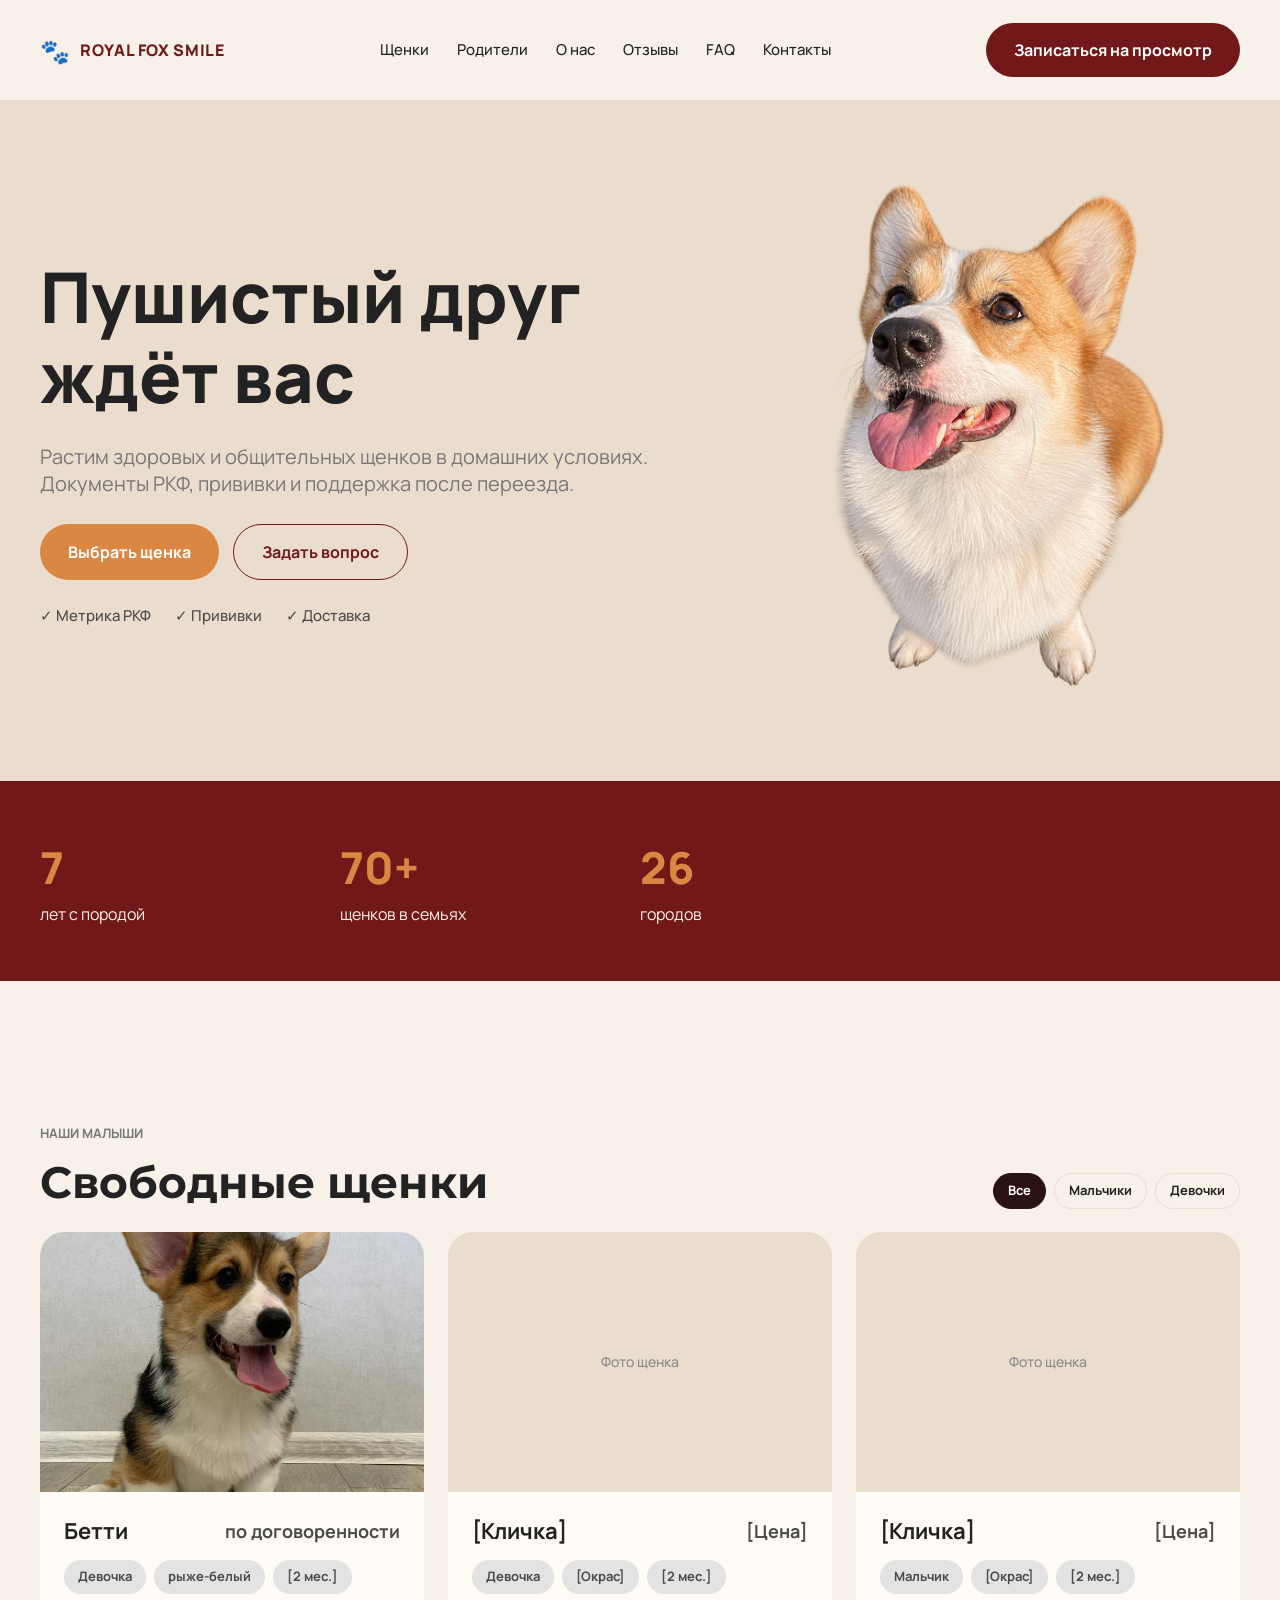
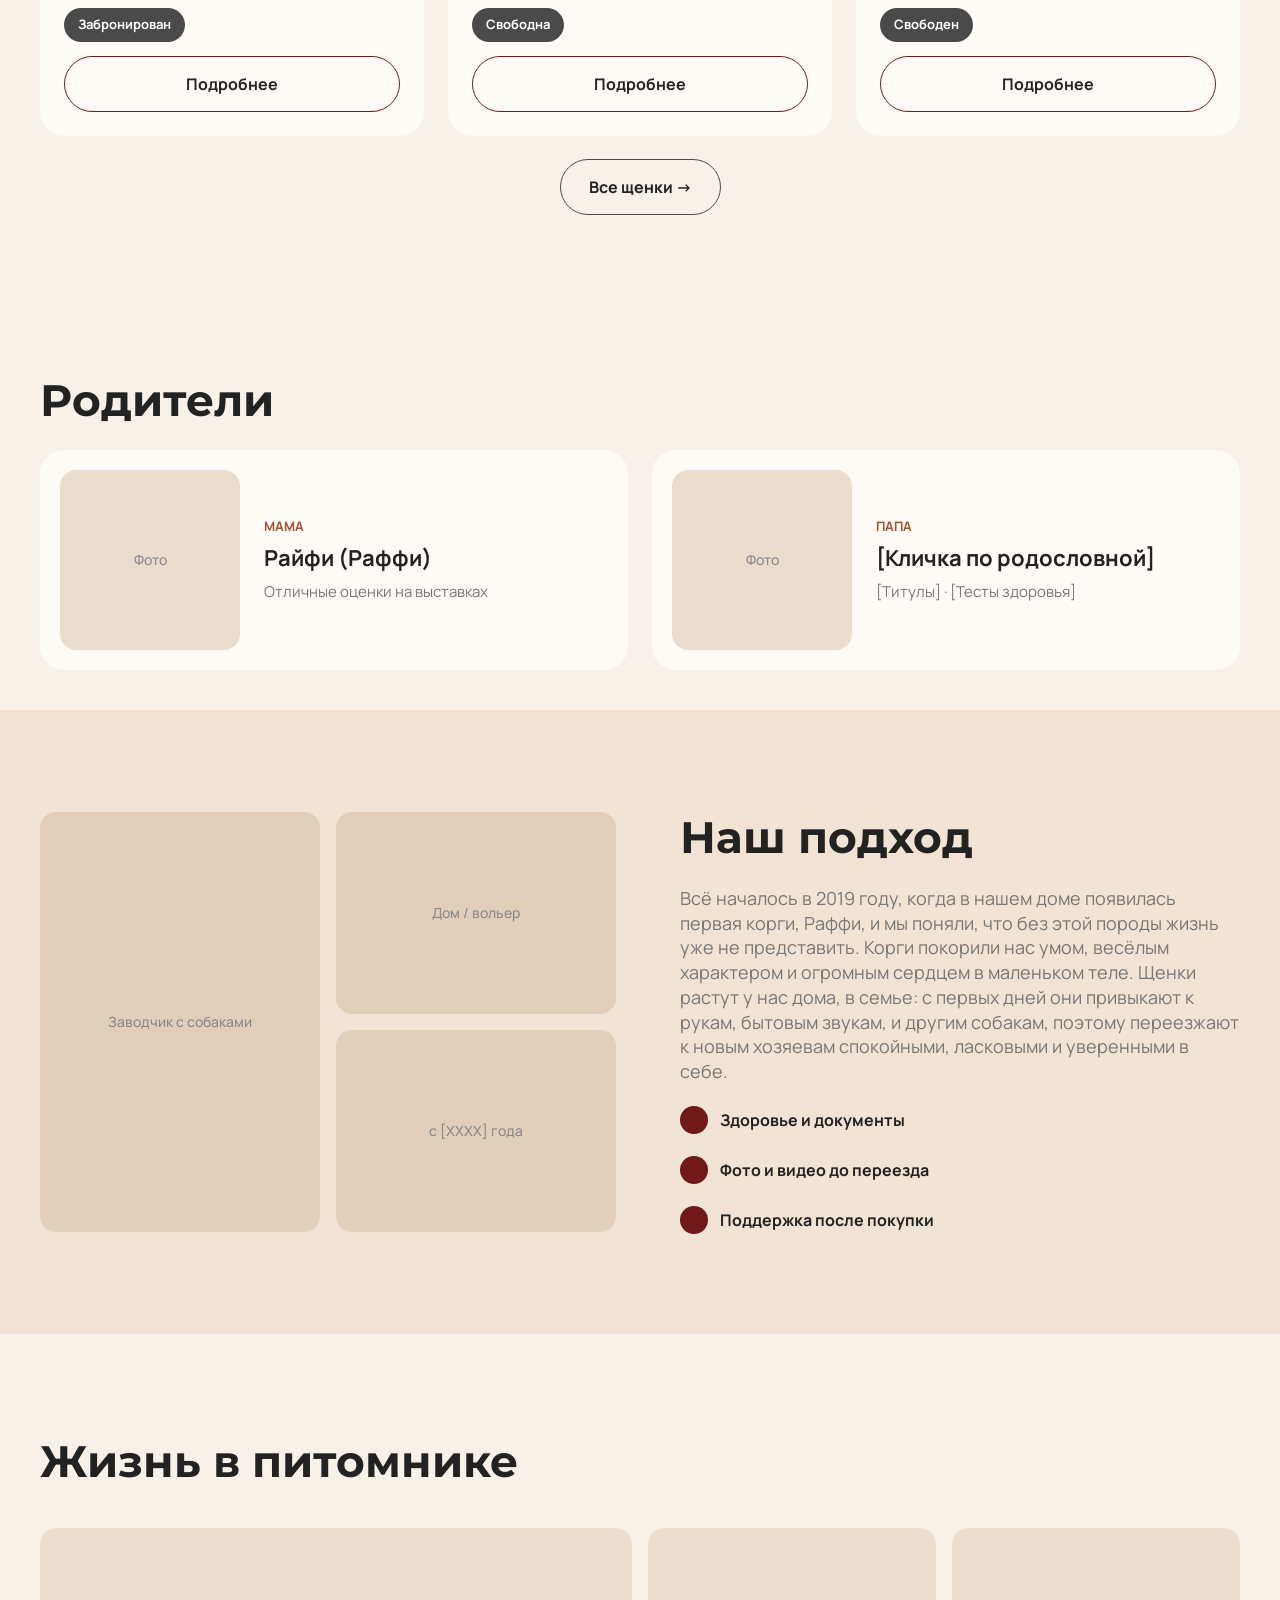
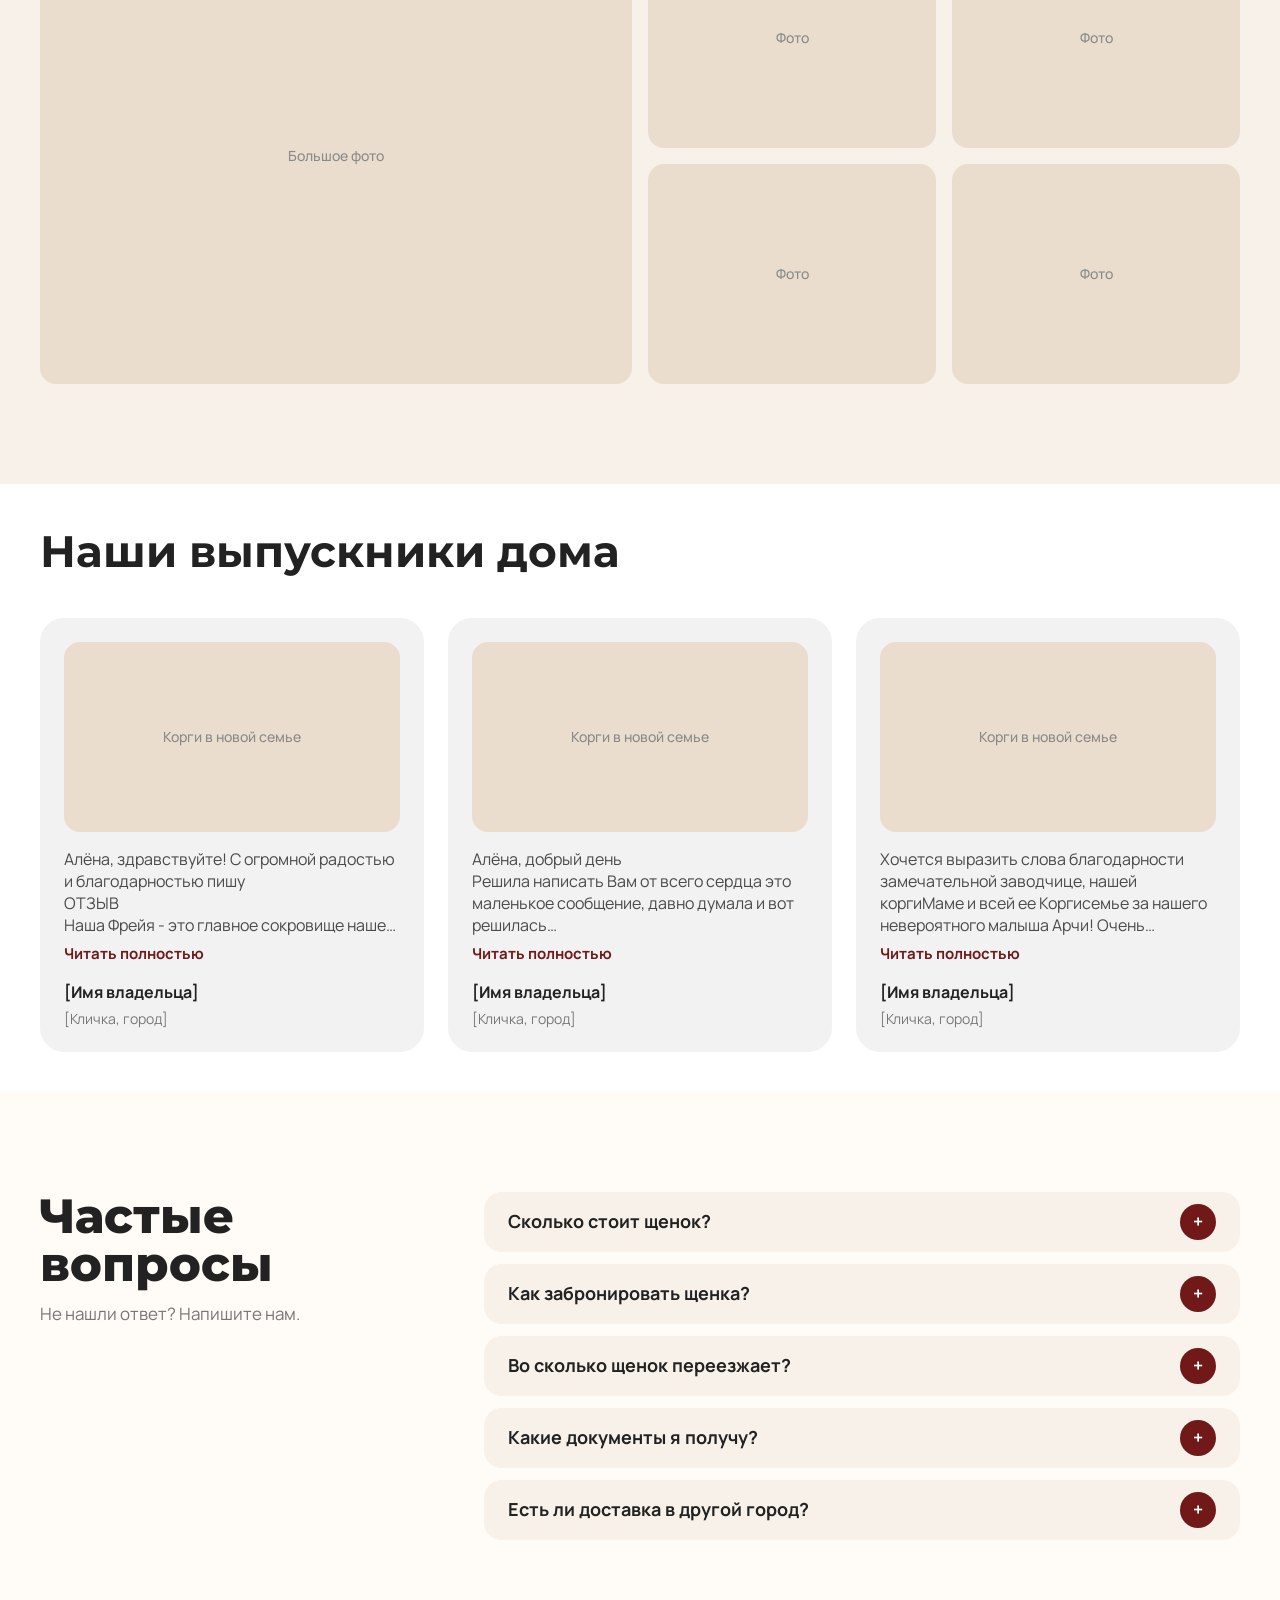
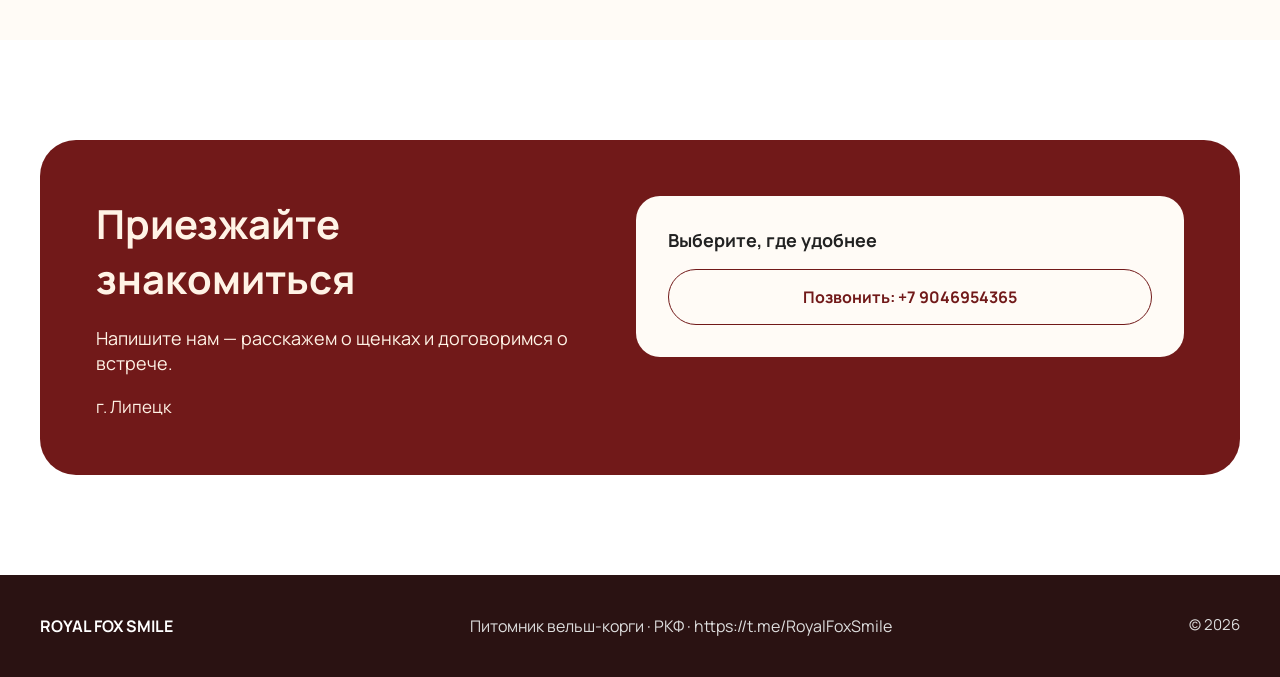
==== commit ccad059c: "Add files via upload" ====
--- a/index.html
+++ b/index.html
@@ -51,7 +51,6 @@
     <section class="hero">
       <div class="container hero__inner">
         <div class="hero__text">
-          <span class="tag">Питомник вельш-корги пемброк<span id="hero-city"></span></span>
           <h1 class="hero__title">Пушистый друг ждёт вас</h1>
           <p class="hero__lead">Растим здоровых и общительных щенков в домашних условиях. Документы РКФ, прививки и поддержка после переезда.</p>
           <div class="hero__buttons">
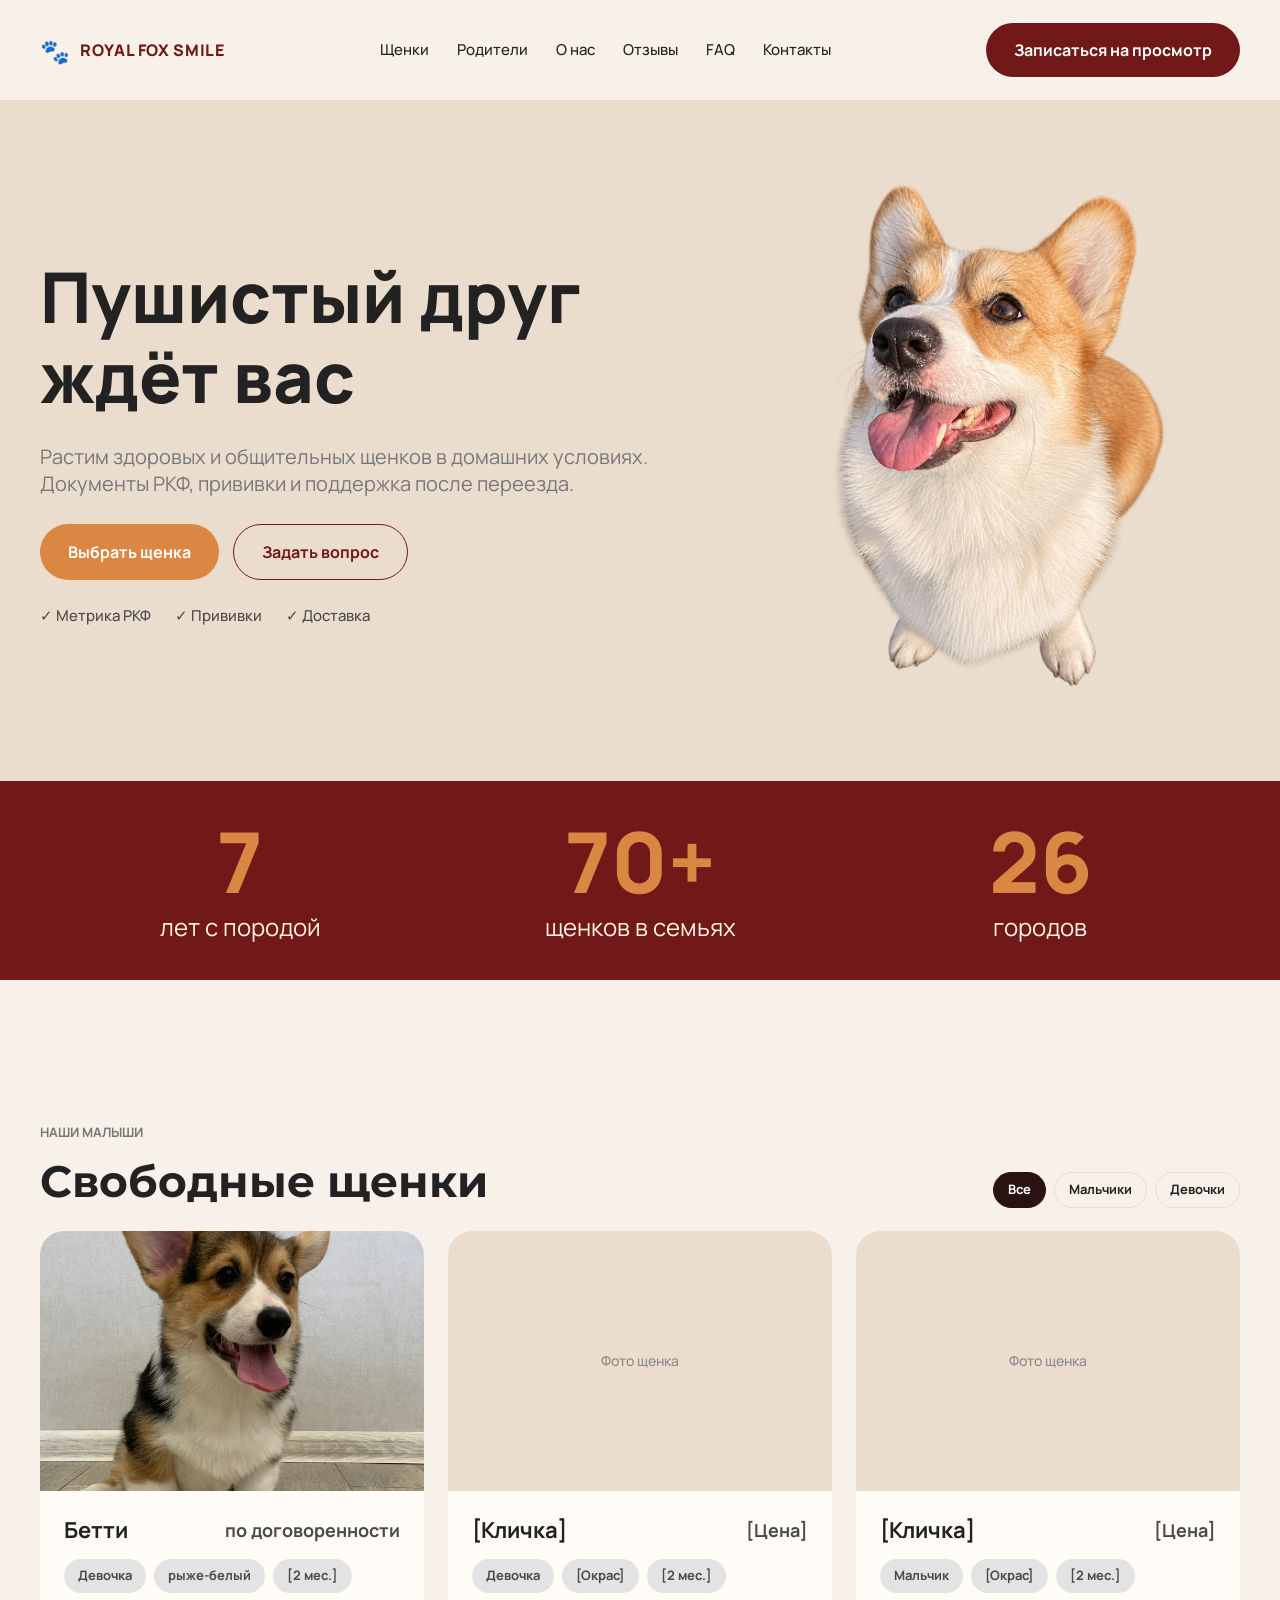
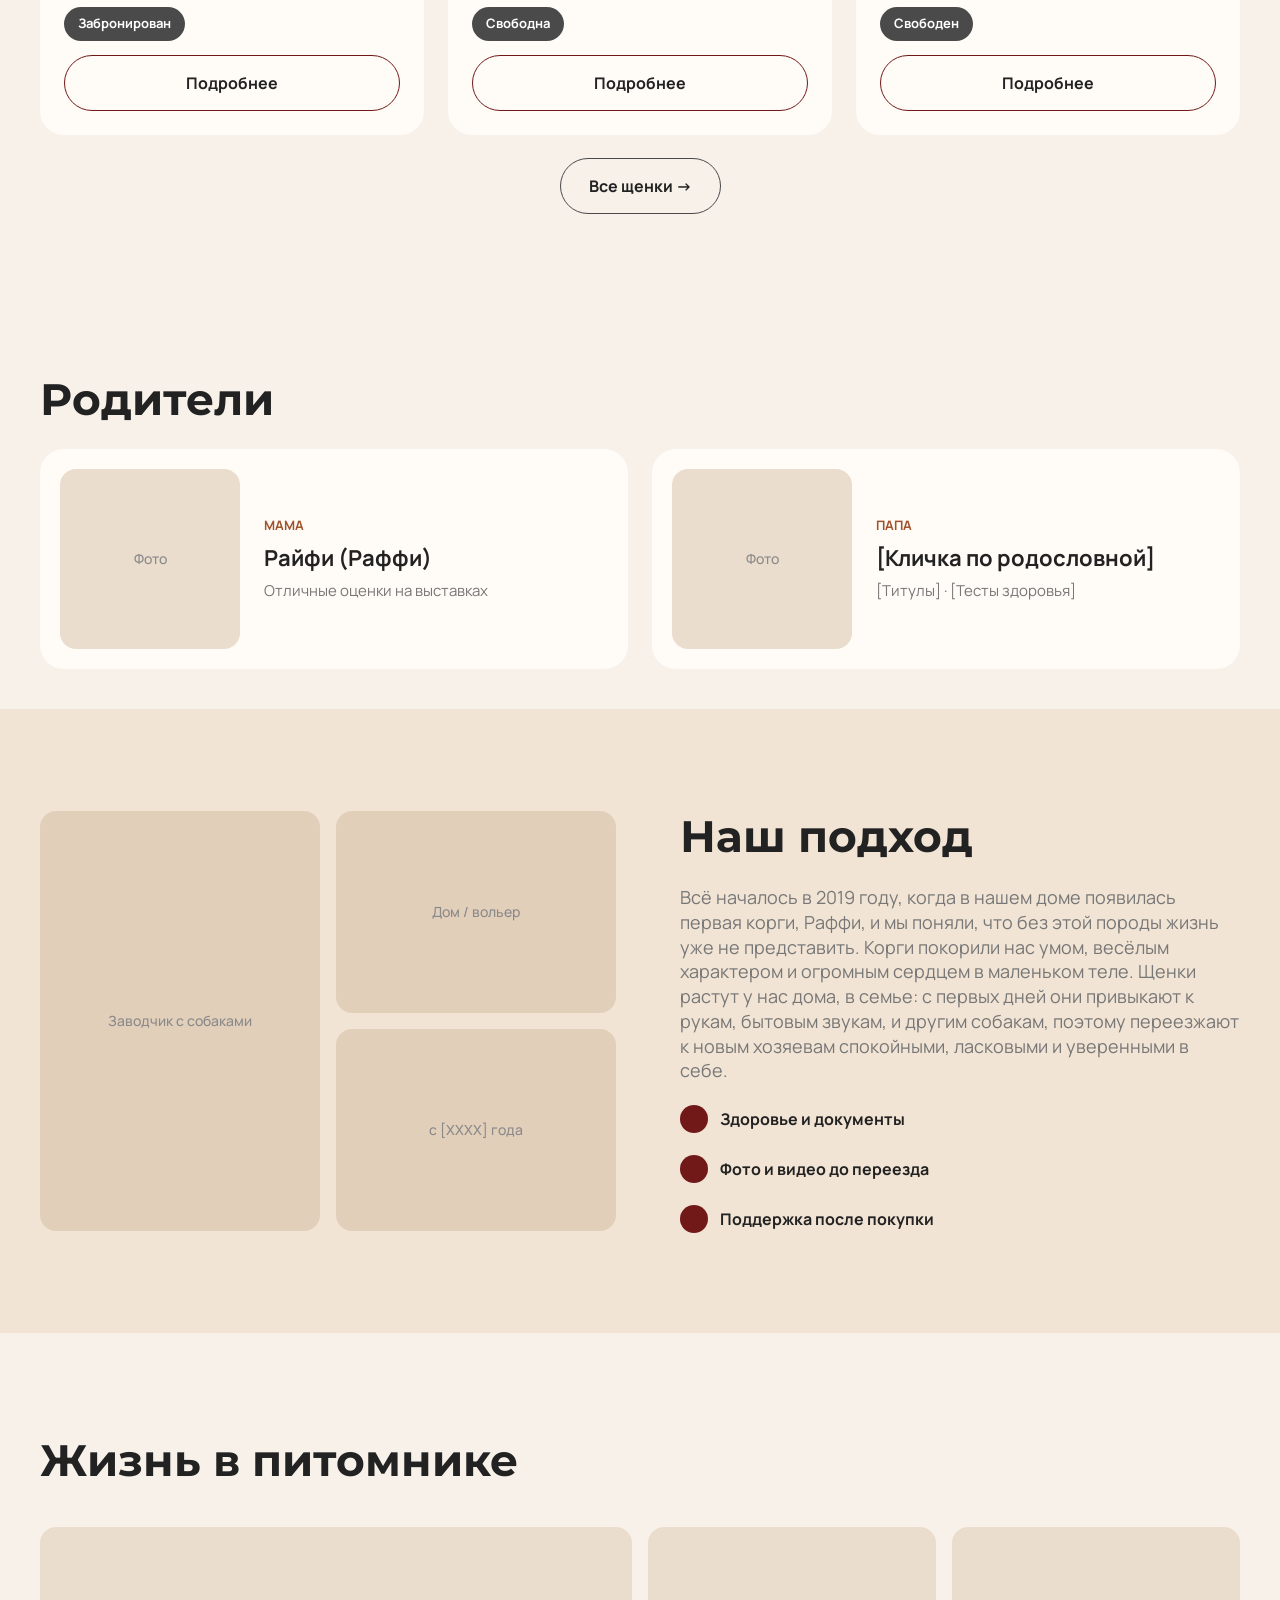
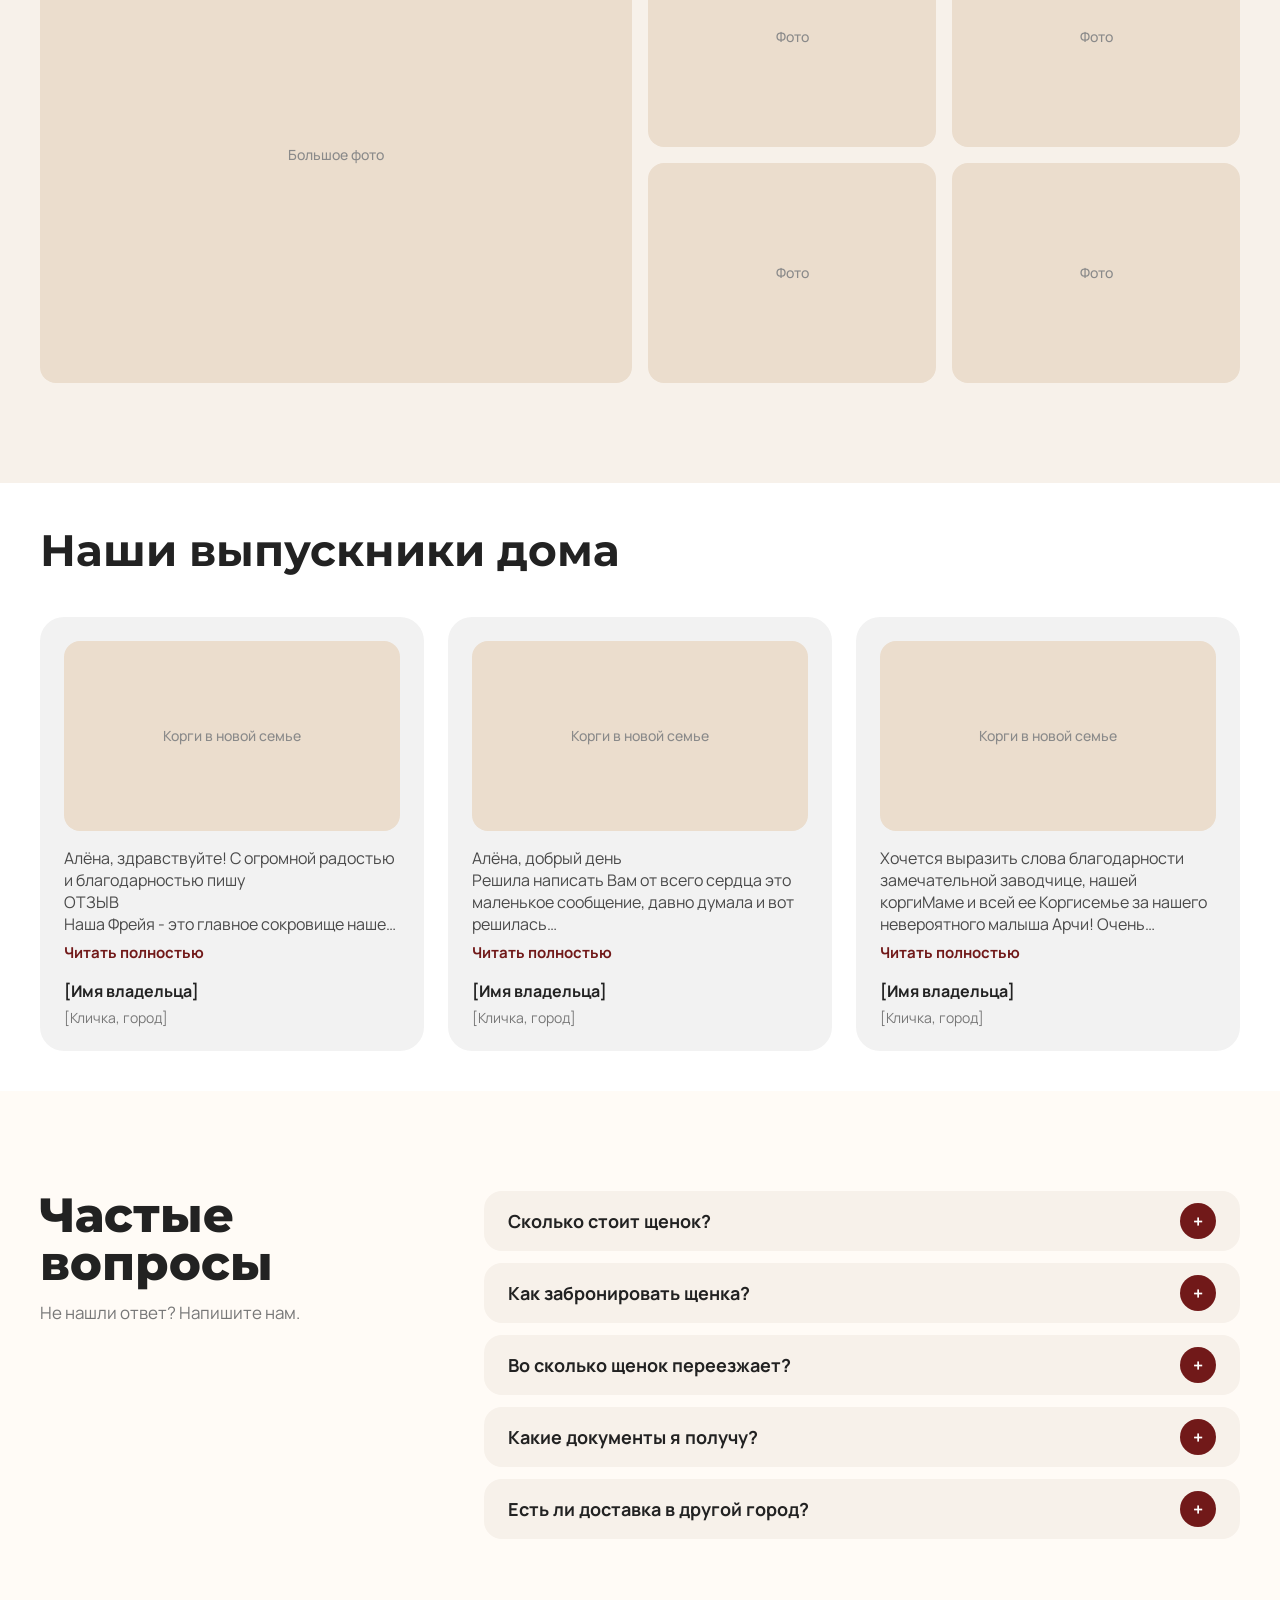
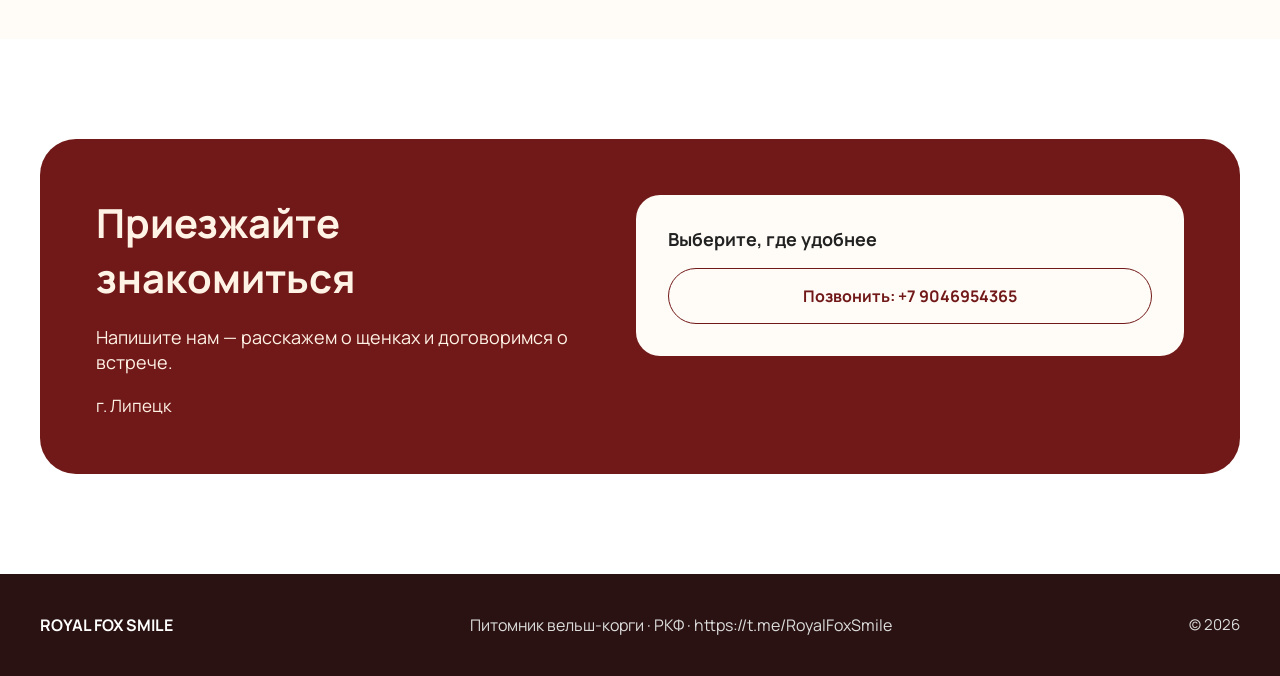
==== commit 415bc46b: "Add files via upload" ====
--- a/index.html
+++ b/index.html
@@ -12,8 +12,9 @@
   <link rel="preconnect" href="https://fonts.gstatic.com" crossorigin>
   <link href="https://fonts.googleapis.com/css2?family=Manrope:wght@400;500;700;800&family=Montserrat:wght@700;800&display=swap" rel="stylesheet">
 
-  <!-- Наши стили -->
-  <link rel="stylesheet" href="css/style.css">
+  <!-- Наши стили. ?v= — номер версии: после изменения стилей или скриптов его меняют на новый
+       во всех ссылках на обеих страницах, и браузер сразу скачивает свежие файлы, а не старую копию -->
+  <link rel="stylesheet" href="css/style.css?v=2026-11-05">
 </head>
 <body>
 
@@ -197,7 +198,7 @@
     </div>
   </footer>
 
-  <script src="js/common.js"></script>
-  <script src="js/main.js"></script>
+  <script src="js/common.js?v=2026-11-05"></script>
+  <script src="js/main.js?v=2026-11-05"></script>
 </body>
 </html>
--- a/css/style.css
+++ b/css/style.css
@@ -179,14 +179,17 @@
 /* =========================================================
    6. ЦИФРЫ — бордовая полоса
    ========================================================= */
-.stats { background: var(--red); color: var(--cream); padding: 56px 0; }
+.stats { background: var(--red); color: var(--cream); padding: 38px 0; }   /* отступы подобраны так, чтобы полоса осталась высотой 200px, как в макете */
 .stats__list {
-  display: grid;
-  grid-template-columns: repeat(4, 1fr);    /* 4 равные колонки */
-}
-.stats__item { display: flex; flex-direction: column; gap: 6px; }
-.stats__number { font-weight: 800; font-size: 44px; line-height: 60px; color: var(--orange); }
-.stats__label { font-size: 16px; }
+  display: flex;
+  flex-wrap: wrap;                          /* если цифры не влезают в ряд, переносятся на следующую строку */
+  justify-content: center;                  /* цифры стоят по центру полосы, сколько бы их ни было */
+  gap: 32px 120px;                          /* 32px между строками, 120px между цифрами */
+}
+/* Все цифры одной ширины — так средняя стоит ровно по центру, даже если подписи разной длины */
+.stats__item { flex: 0 0 280px; display: flex; flex-direction: column; align-items: center; gap: 8px; text-align: center; }
+.stats__number { font-weight: 800; font-size: 84px; line-height: 1; color: var(--orange); }
+.stats__label { font-size: 24px; line-height: 1.3; }
 
 /* =========================================================
    7. ОБЩЕЕ ДЛЯ БЛОКОВ — отступы и заголовки секций
@@ -615,7 +618,10 @@
   .hero__photo { height: 360px; }
   .hero__text { width: 100%; }
   .hero__title { font-size: 48px; }
-  .stats__list { grid-template-columns: repeat(2, 1fr); row-gap: 32px; }
+  .stats__list { gap: 32px 40px; }
+  .stats__item { flex-basis: 200px; }
+  .stats__number { font-size: 64px; }
+  .stats__label { font-size: 20px; }
   .puppies { grid-template-columns: repeat(2, 1fr); }
   .section--puppies { padding: 72px 0; }
   .section__title { font-size: 36px; line-height: 1.2; }
@@ -645,7 +651,10 @@
   .hero__lead { font-size: 17px; }
   .hero__buttons .btn { width: 100%; }
   .stats { padding: 40px 0; }
-  .stats__number { font-size: 34px; }
+  .stats__list { gap: 32px 32px; }
+  .stats__item { flex-basis: 140px; }
+  .stats__number { font-size: 56px; }
+  .stats__label { font-size: 16px; }
   .puppies { grid-template-columns: 1fr; }
   .section--puppies { padding: 56px 0; }
   .section__title { font-size: 30px; }
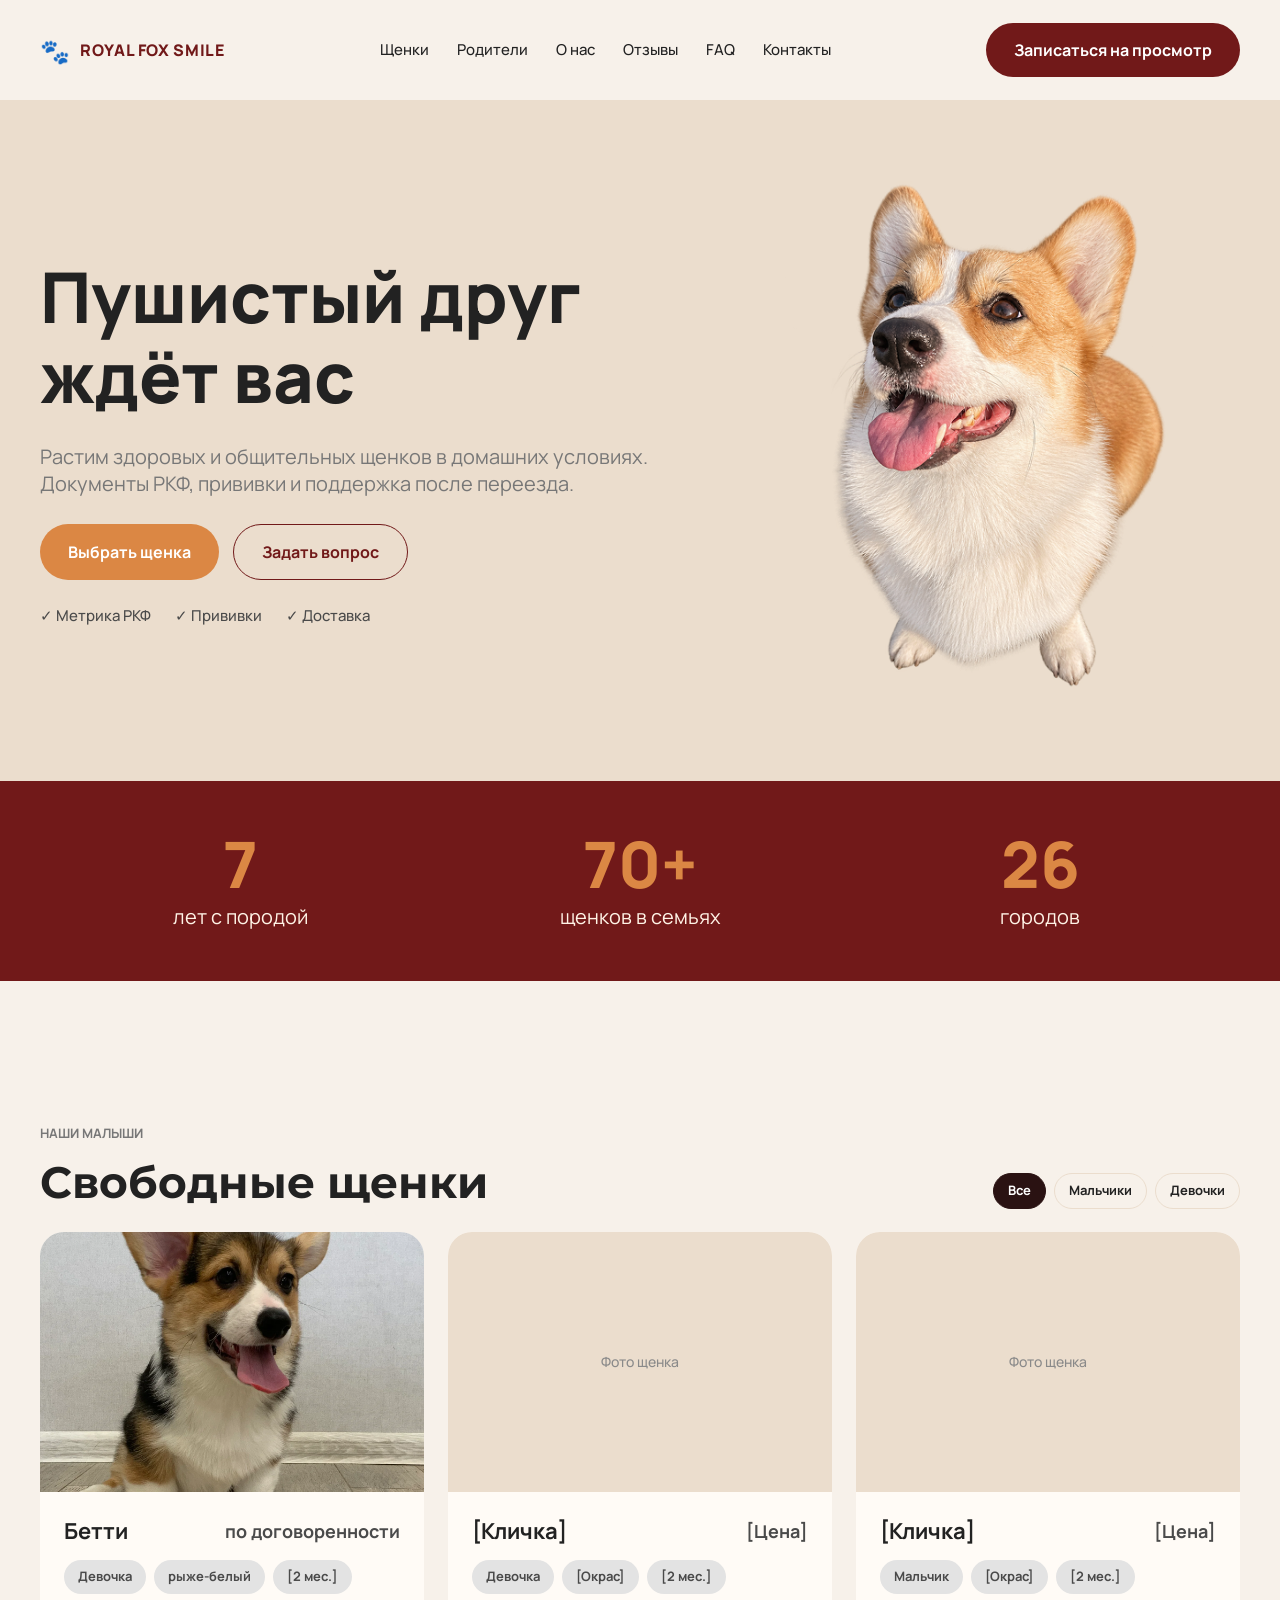
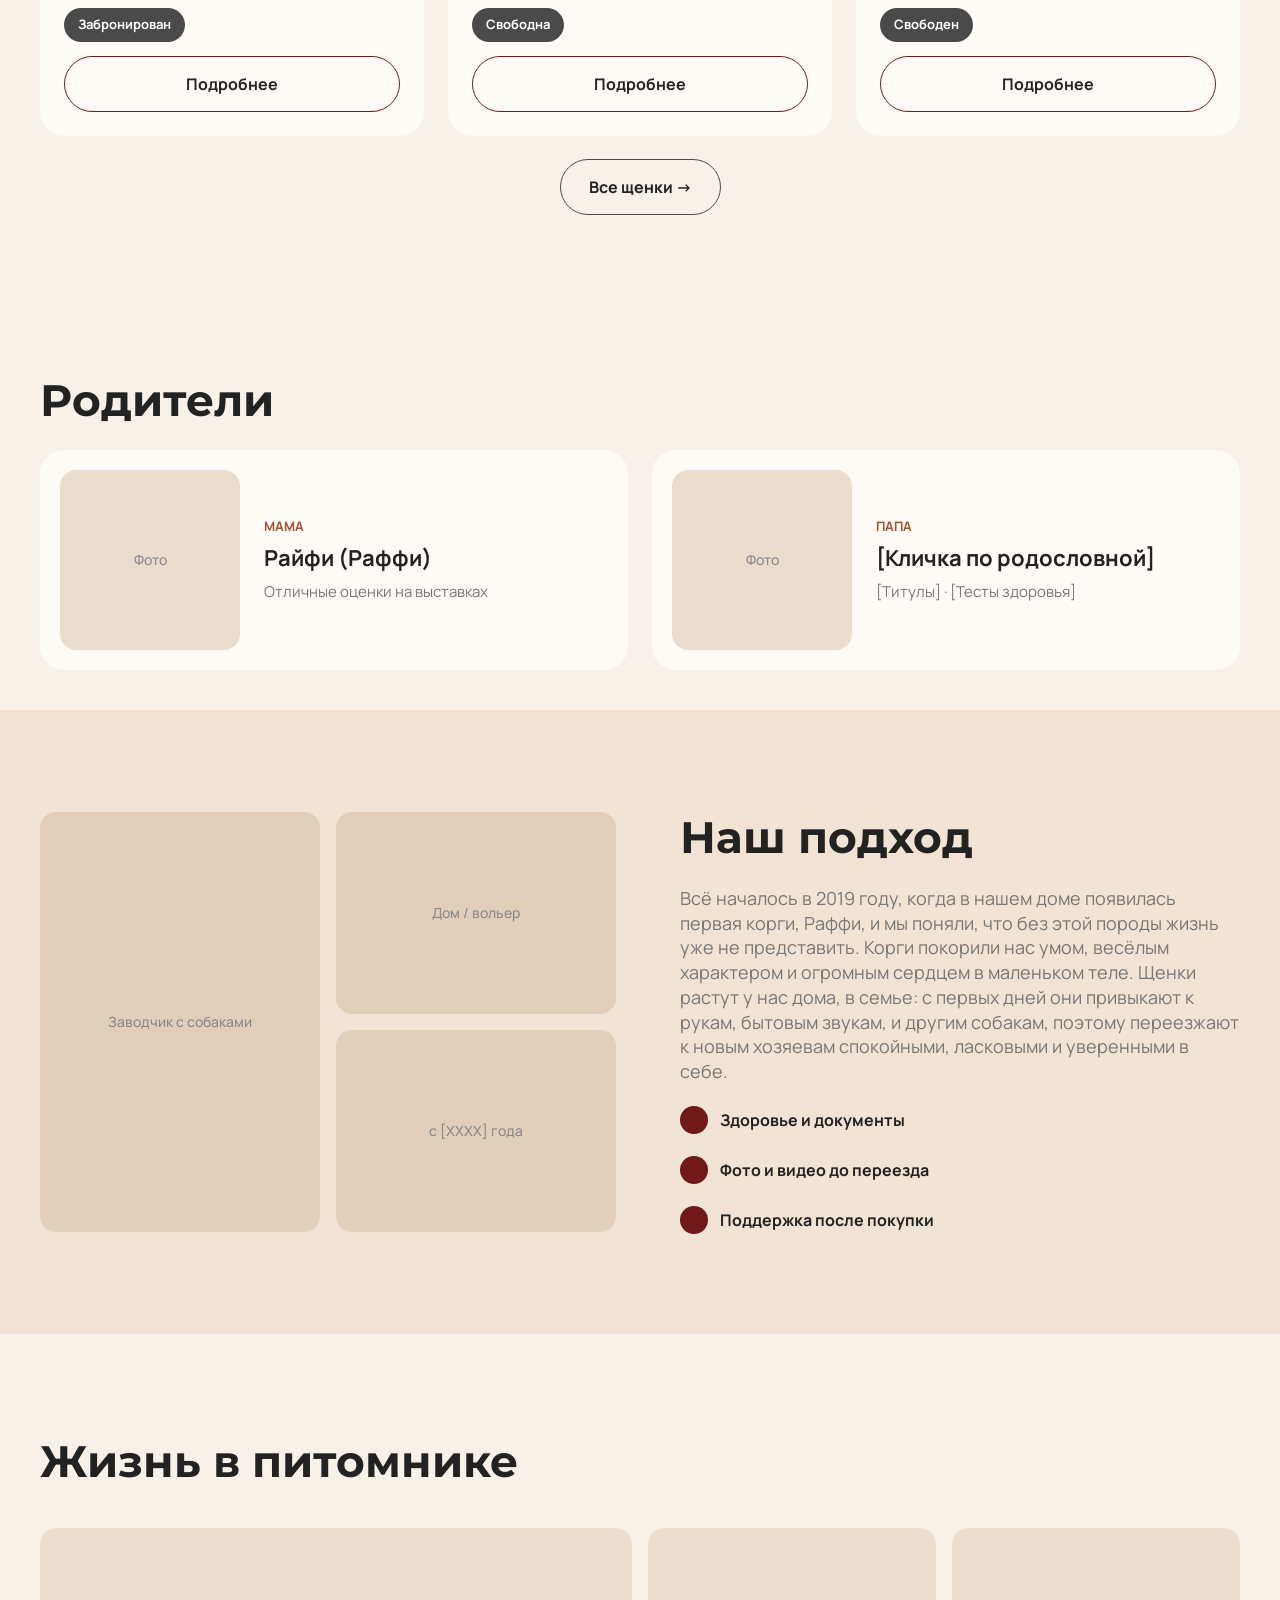
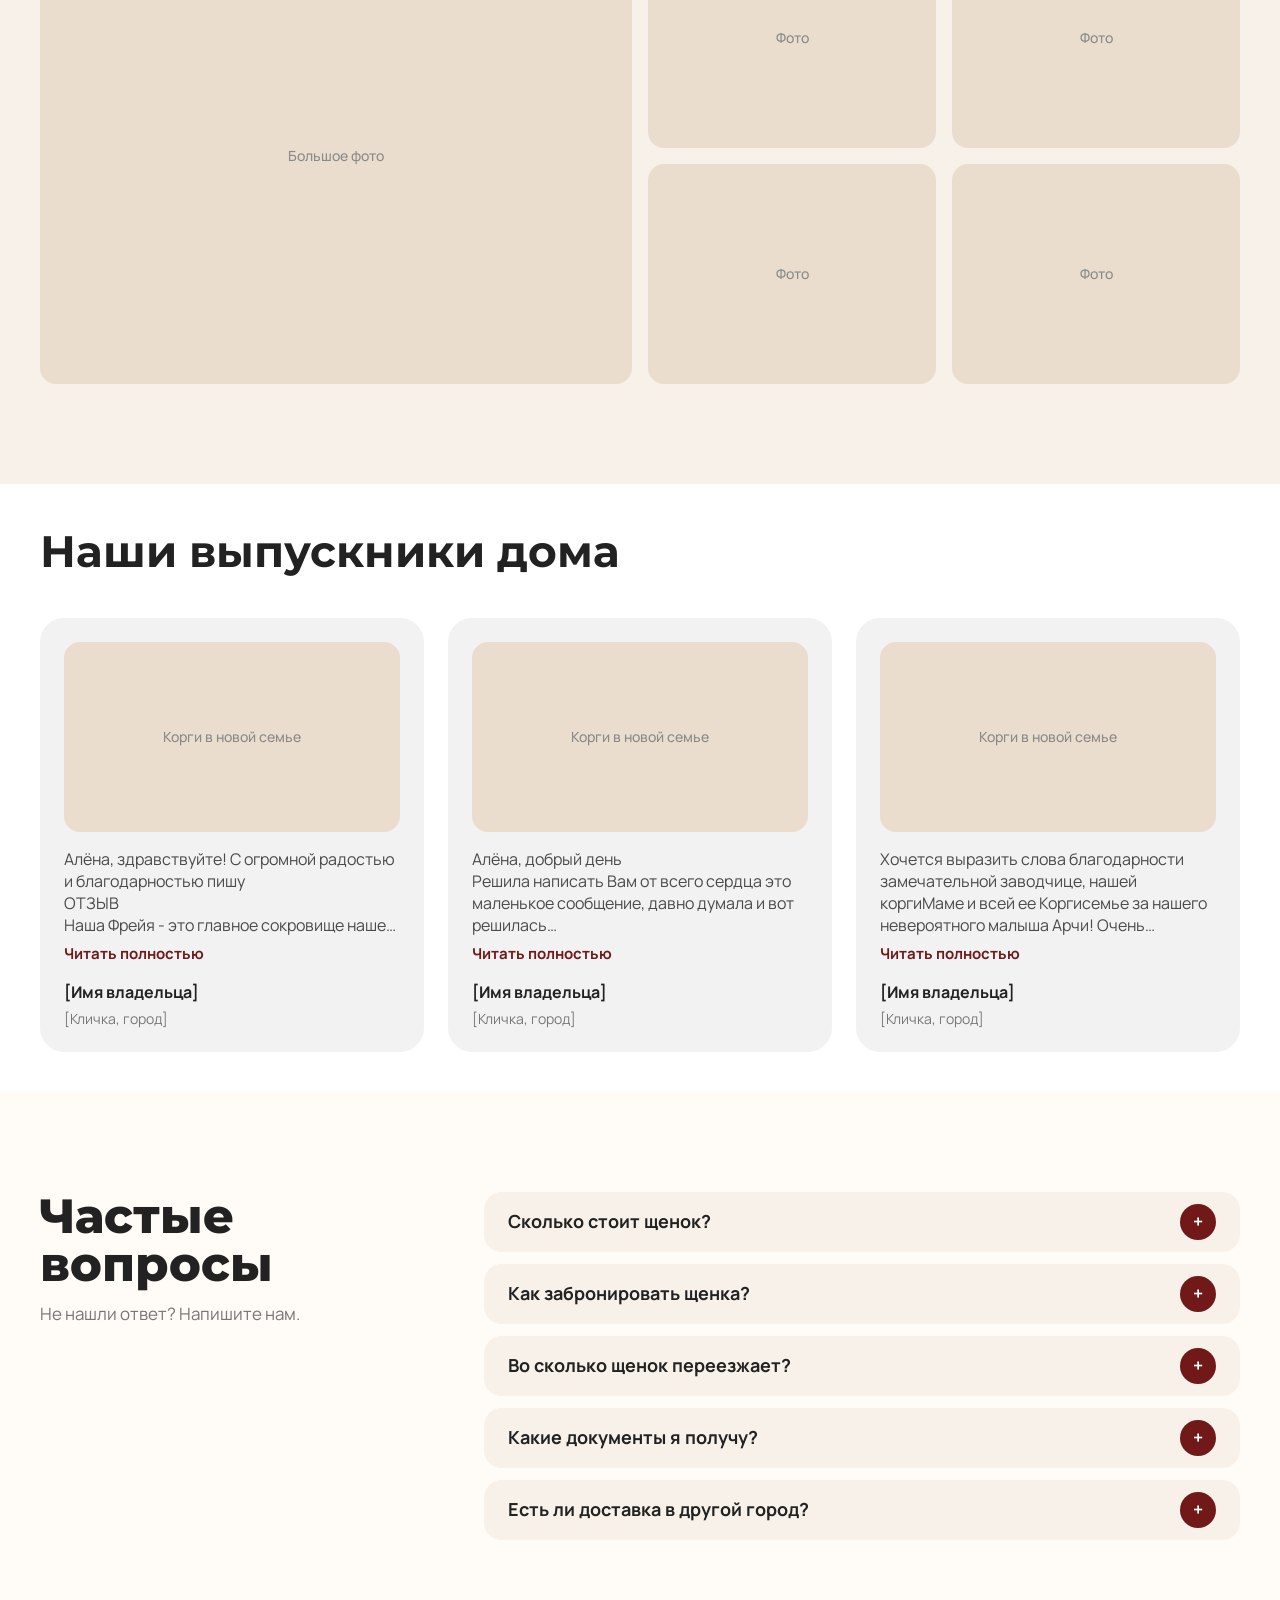
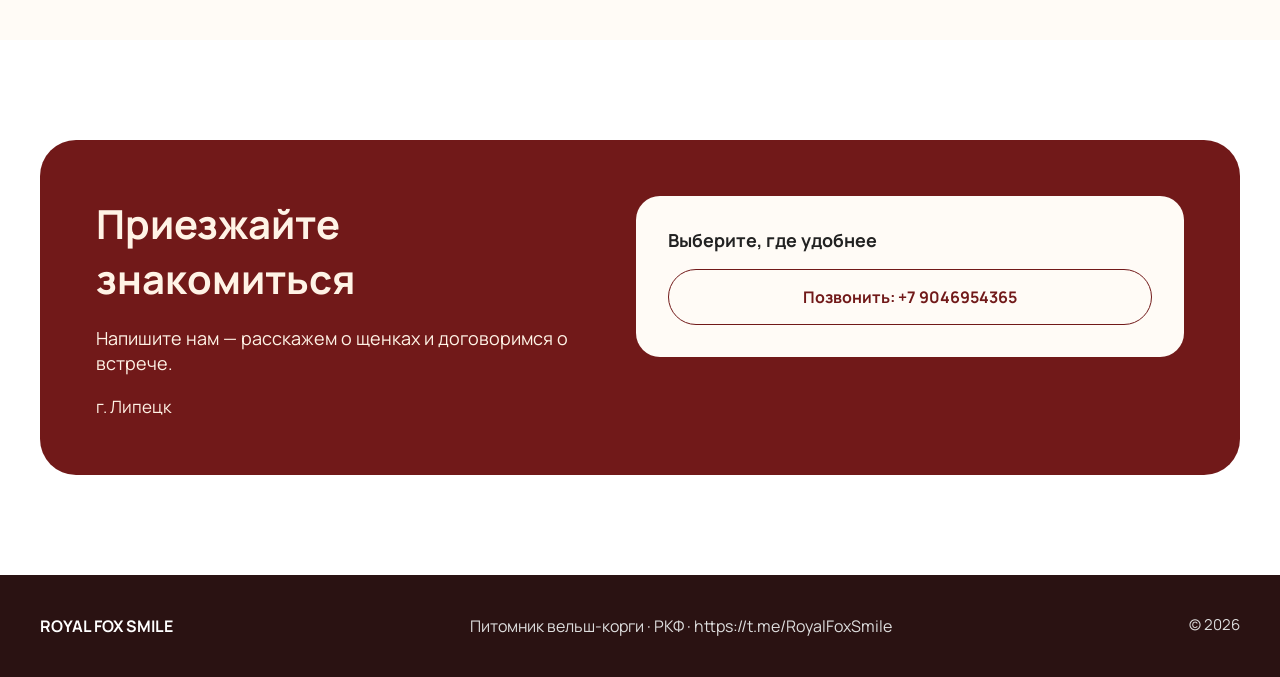
==== commit 95d578c1: "Add files via upload" ====
--- a/index.html
+++ b/index.html
@@ -14,7 +14,7 @@
 
   <!-- Наши стили. ?v= — номер версии: после изменения стилей или скриптов его меняют на новый
        во всех ссылках на обеих страницах, и браузер сразу скачивает свежие файлы, а не старую копию -->
-  <link rel="stylesheet" href="css/style.css?v=2026-11-05">
+  <link rel="stylesheet" href="css/style.css?v=2026-11-05-2">
 </head>
 <body>
 
@@ -198,7 +198,7 @@
     </div>
   </footer>
 
-  <script src="js/common.js?v=2026-11-05"></script>
-  <script src="js/main.js?v=2026-11-05"></script>
+  <script src="js/common.js?v=2026-11-05-2"></script>
+  <script src="js/main.js?v=2026-11-05-2"></script>
 </body>
 </html>
--- a/css/style.css
+++ b/css/style.css
@@ -179,7 +179,7 @@
 /* =========================================================
    6. ЦИФРЫ — бордовая полоса
    ========================================================= */
-.stats { background: var(--red); color: var(--cream); padding: 38px 0; }   /* отступы подобраны так, чтобы полоса осталась высотой 200px, как в макете */
+.stats { background: var(--red); color: var(--cream); padding: 51px 0; }   /* отступы подобраны так, чтобы полоса осталась высотой 200px, как в макете */
 .stats__list {
   display: flex;
   flex-wrap: wrap;                          /* если цифры не влезают в ряд, переносятся на следующую строку */
@@ -188,8 +188,8 @@
 }
 /* Все цифры одной ширины — так средняя стоит ровно по центру, даже если подписи разной длины */
 .stats__item { flex: 0 0 280px; display: flex; flex-direction: column; align-items: center; gap: 8px; text-align: center; }
-.stats__number { font-weight: 800; font-size: 84px; line-height: 1; color: var(--orange); }
-.stats__label { font-size: 24px; line-height: 1.3; }
+.stats__number { font-weight: 800; font-size: 64px; line-height: 1; color: var(--orange); }
+.stats__label { font-size: 20px; line-height: 1.3; }
 
 /* =========================================================
    7. ОБЩЕЕ ДЛЯ БЛОКОВ — отступы и заголовки секций
@@ -620,8 +620,8 @@
   .hero__title { font-size: 48px; }
   .stats__list { gap: 32px 40px; }
   .stats__item { flex-basis: 200px; }
-  .stats__number { font-size: 64px; }
-  .stats__label { font-size: 20px; }
+  .stats__number { font-size: 52px; }
+  .stats__label { font-size: 18px; }
   .puppies { grid-template-columns: repeat(2, 1fr); }
   .section--puppies { padding: 72px 0; }
   .section__title { font-size: 36px; line-height: 1.2; }
@@ -653,7 +653,7 @@
   .stats { padding: 40px 0; }
   .stats__list { gap: 32px 32px; }
   .stats__item { flex-basis: 140px; }
-  .stats__number { font-size: 56px; }
+  .stats__number { font-size: 44px; }
   .stats__label { font-size: 16px; }
   .puppies { grid-template-columns: 1fr; }
   .section--puppies { padding: 56px 0; }
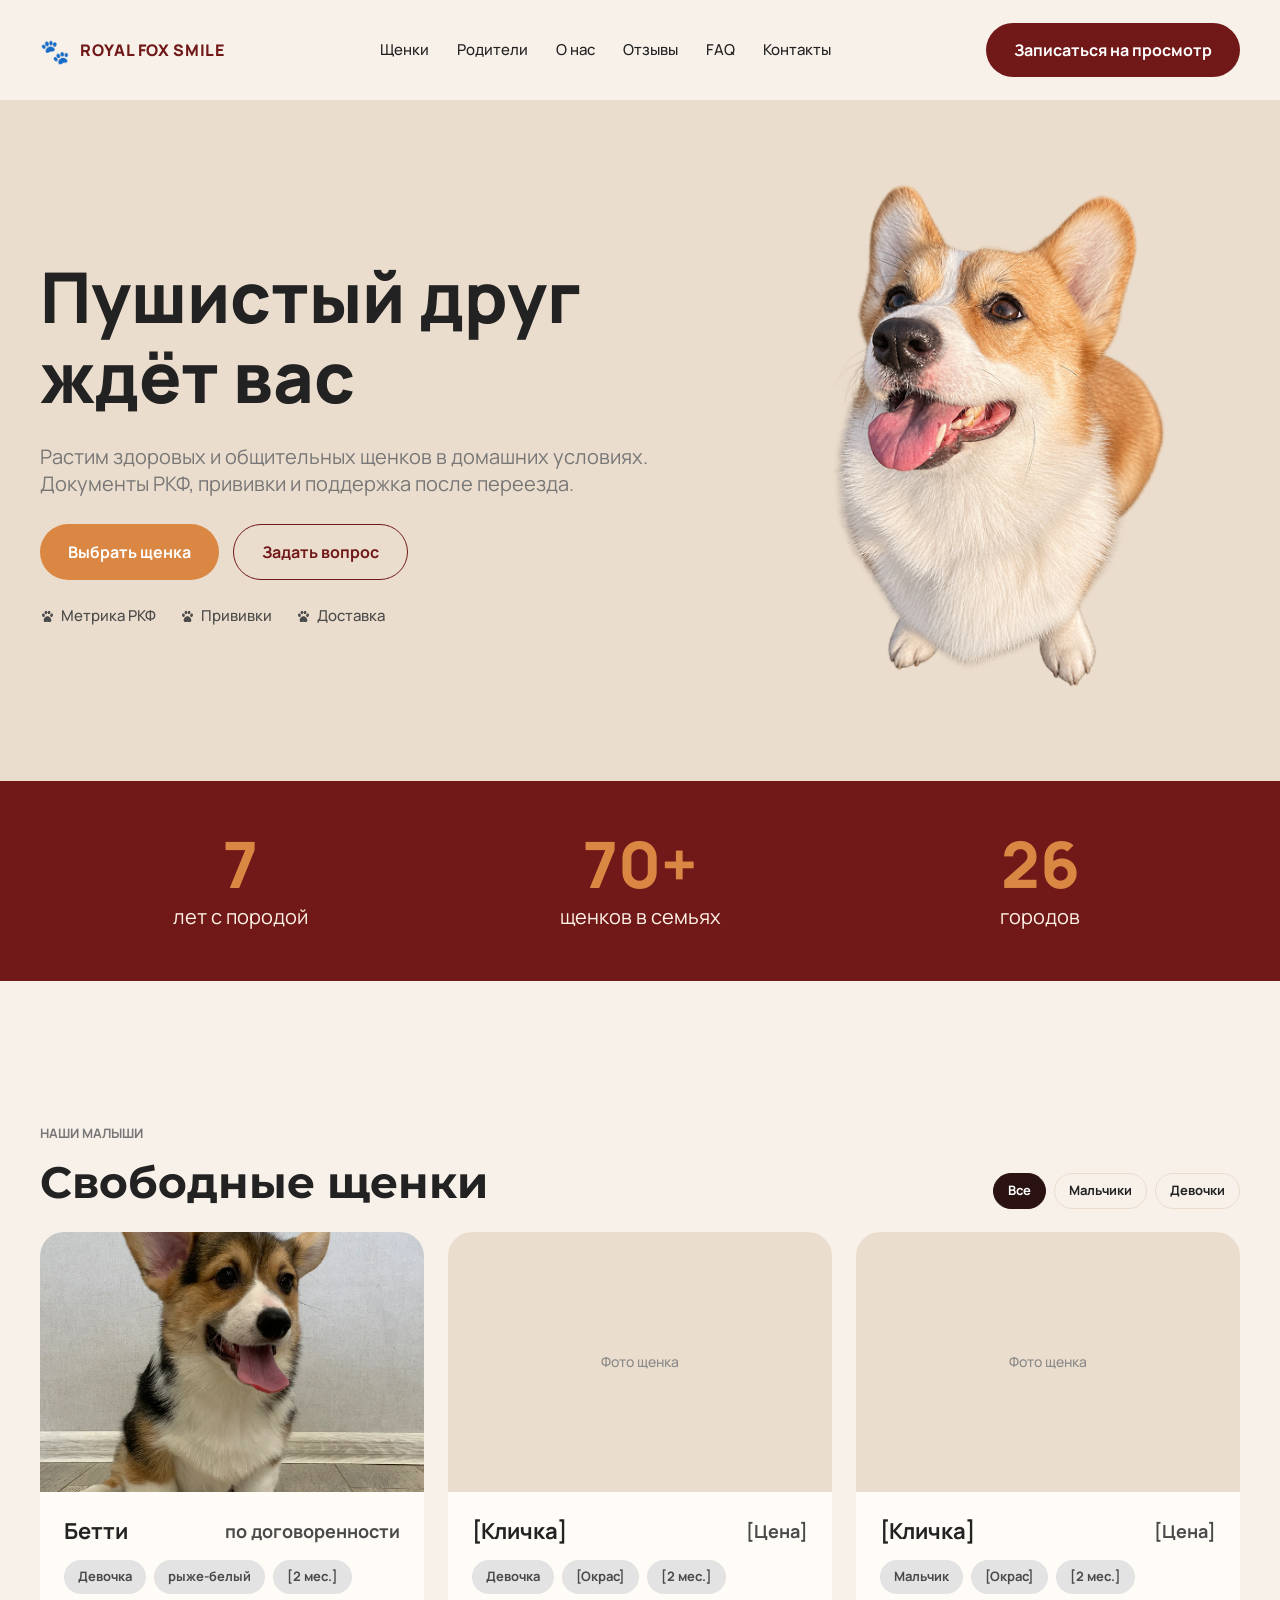
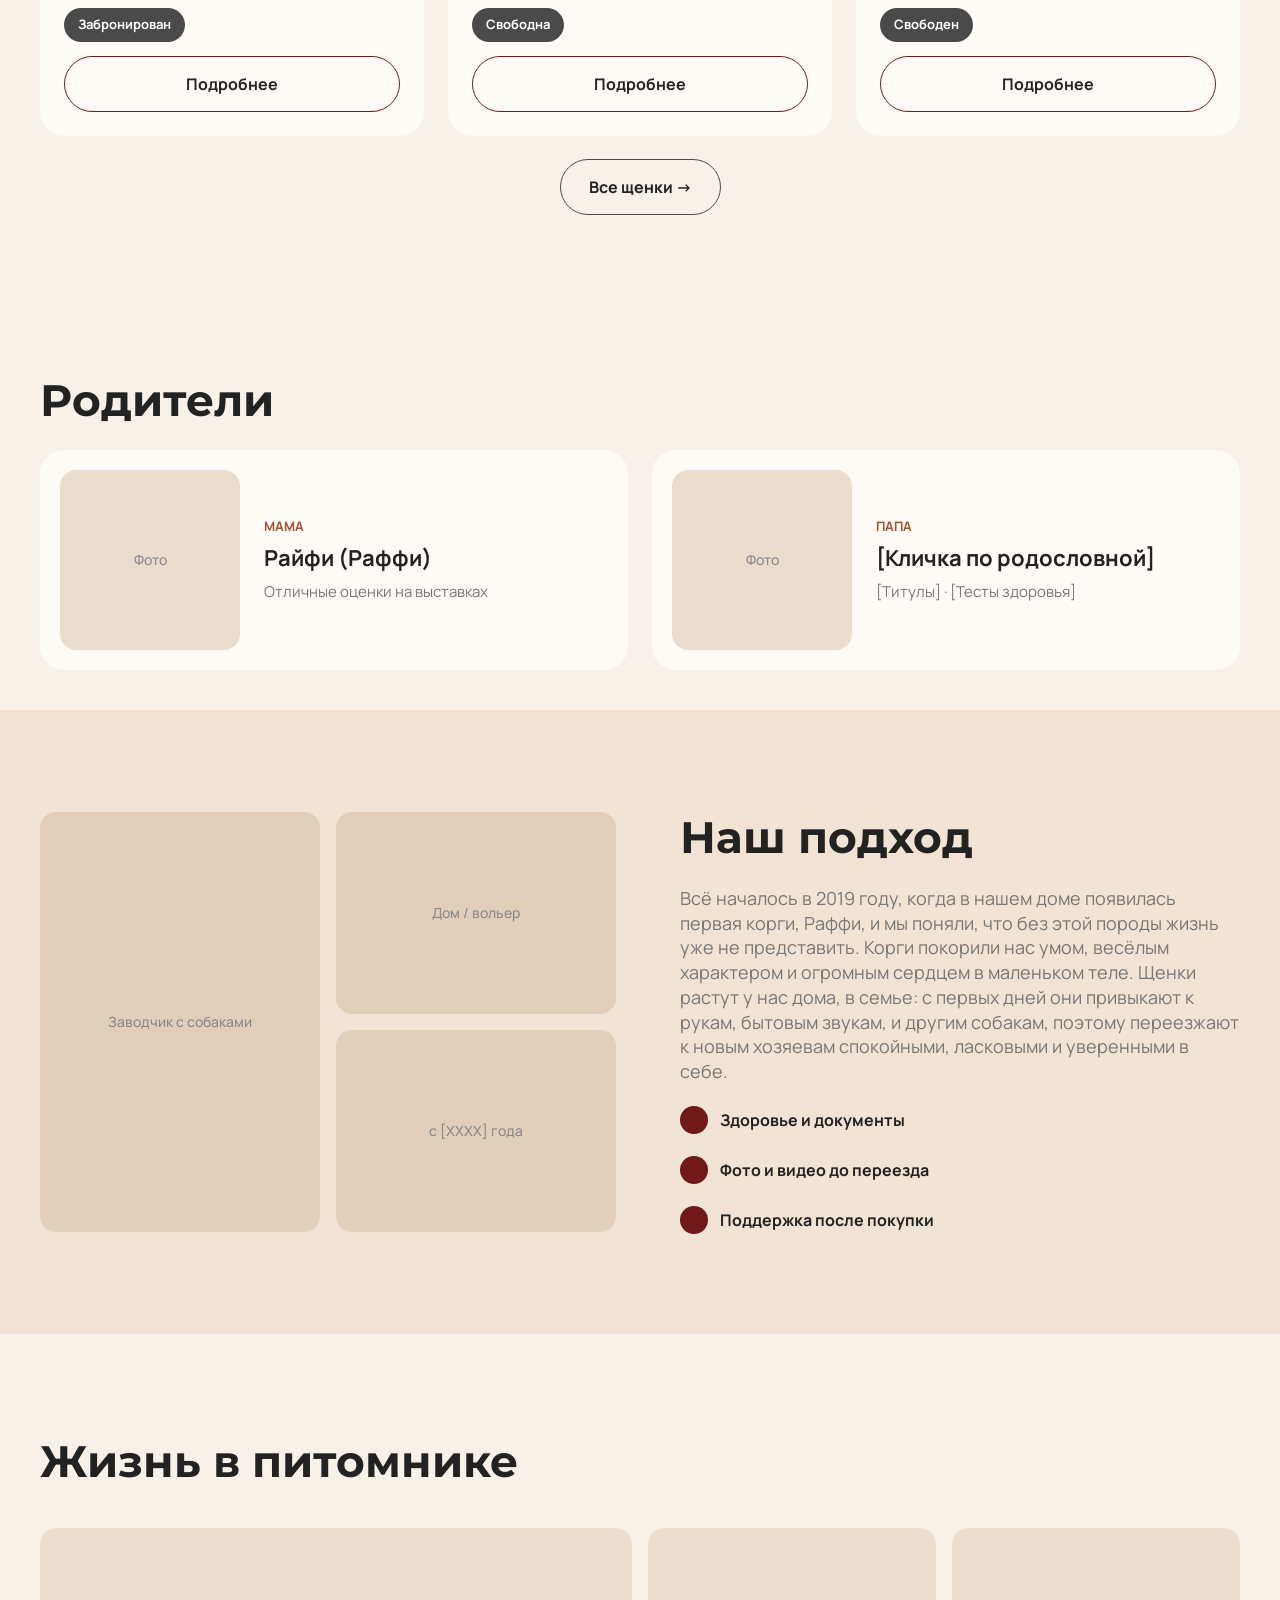
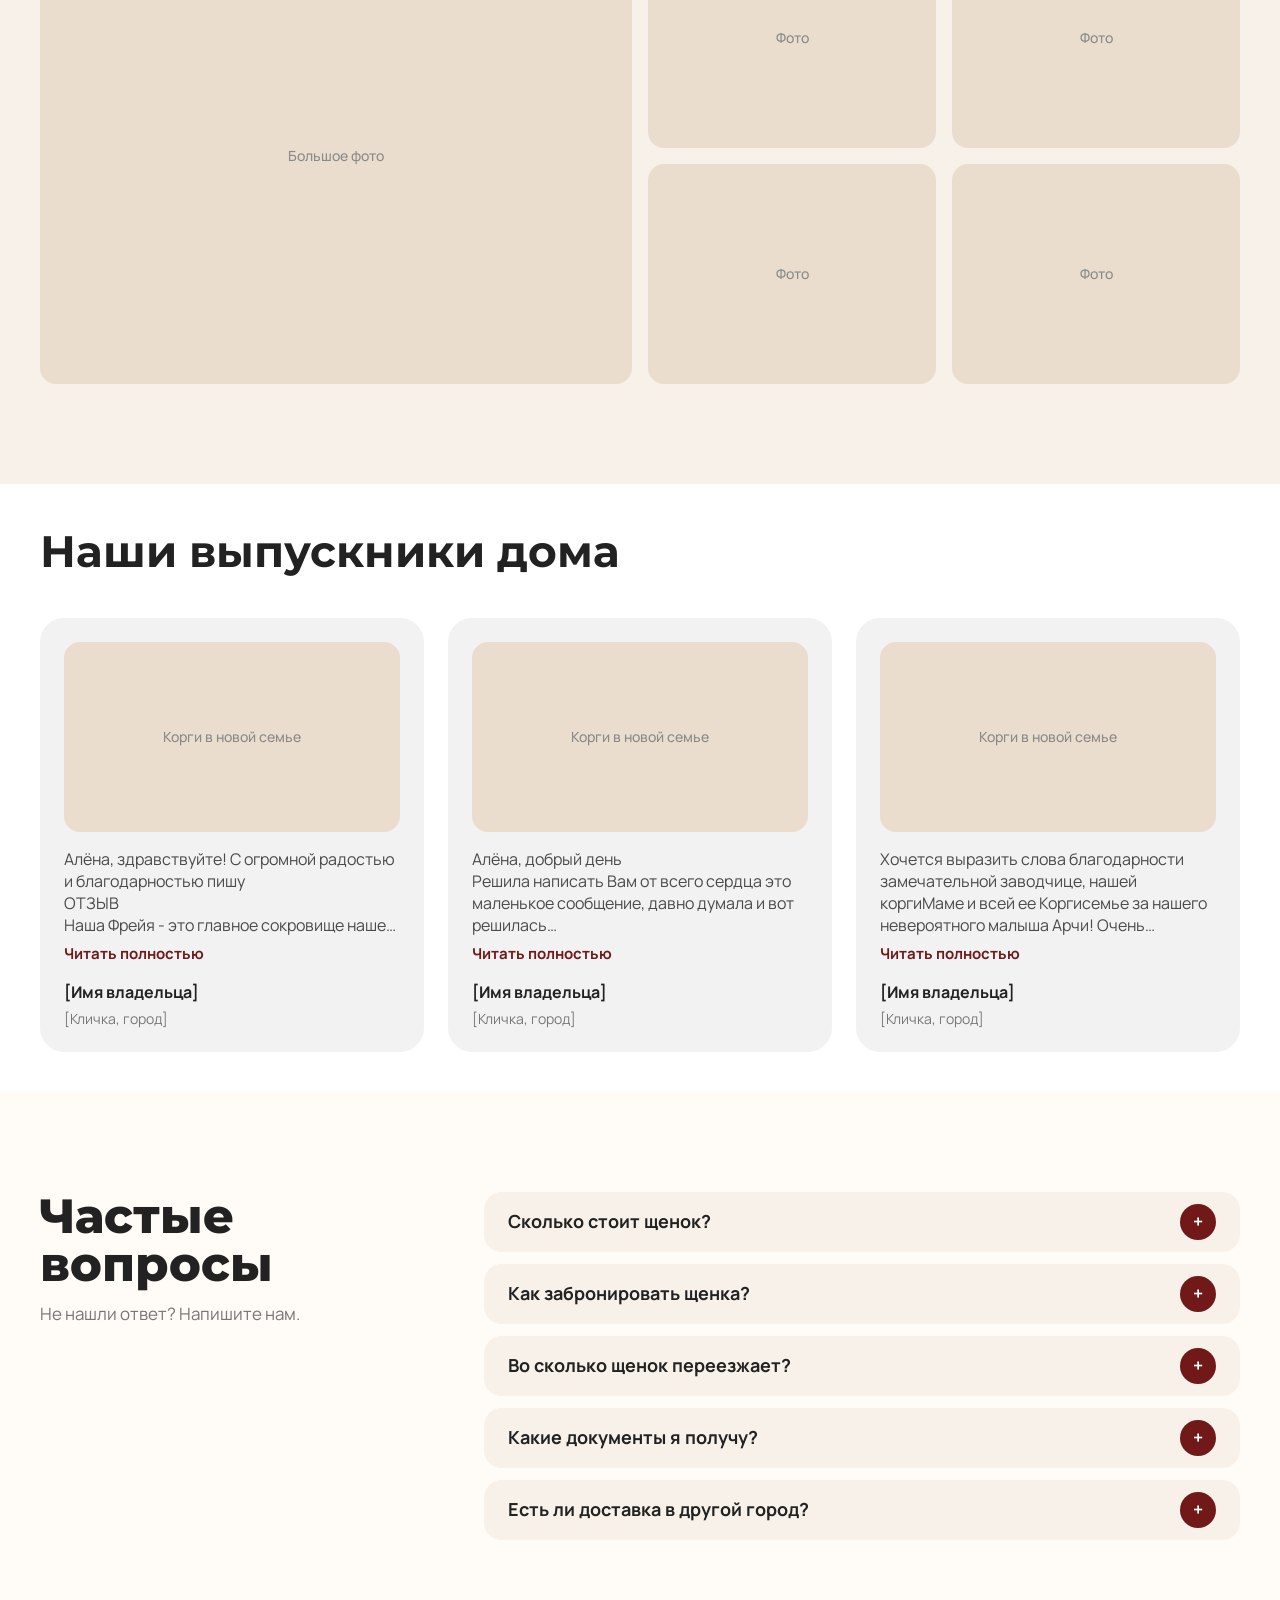
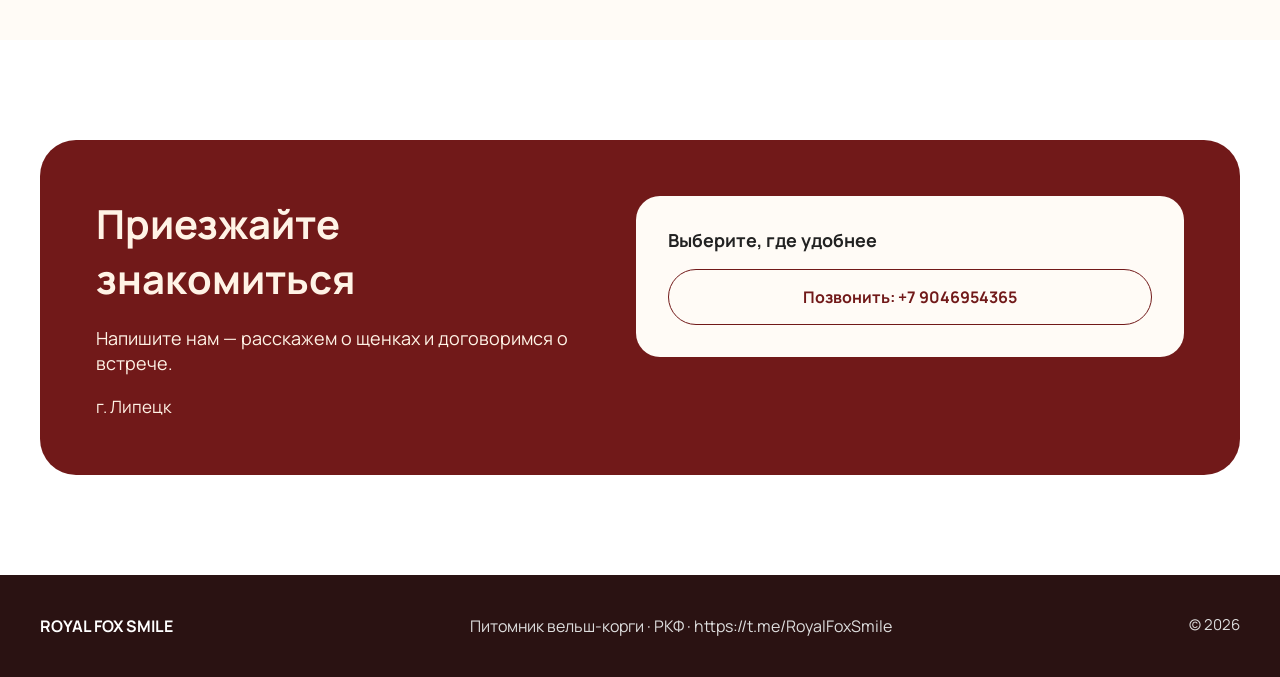
==== commit e29f7578: "Add files via upload" ====
--- a/index.html
+++ b/index.html
@@ -14,7 +14,7 @@
 
   <!-- Наши стили. ?v= — номер версии: после изменения стилей или скриптов его меняют на новый
        во всех ссылках на обеих страницах, и браузер сразу скачивает свежие файлы, а не старую копию -->
-  <link rel="stylesheet" href="css/style.css?v=2026-11-05-2">
+  <link rel="stylesheet" href="css/style.css?v=2026-11-05-3">
 </head>
 <body>
 
@@ -198,7 +198,7 @@
     </div>
   </footer>
 
-  <script src="js/common.js?v=2026-11-05-2"></script>
-  <script src="js/main.js?v=2026-11-05-2"></script>
+  <script src="js/common.js?v=2026-11-05-3"></script>
+  <script src="js/main.js?v=2026-11-05-3"></script>
 </body>
 </html>
--- a/css/style.css
+++ b/css/style.css
@@ -26,6 +26,9 @@
 
   --container: 1248px;   /* 1200px контента + поля 24px по бокам */
   --radius: 24px;        /* скругление карточек */
+
+  /* Рисунок лапки: четыре пальчика и подушечка */
+  --paw: url("data:image/svg+xml,%3Csvg xmlns='http://www.w3.org/2000/svg' viewBox='0 0 24 24'%3E%3Cellipse cx='5.5' cy='10' rx='2.2' ry='2.8' transform='rotate(-20 5.5 10)'/%3E%3Cellipse cx='9.5' cy='5.5' rx='2.2' ry='2.9'/%3E%3Cellipse cx='14.5' cy='5.5' rx='2.2' ry='2.9'/%3E%3Cellipse cx='18.5' cy='10' rx='2.2' ry='2.8' transform='rotate(20 18.5 10)'/%3E%3Cpath d='M12 11.5c-3 0-6.2 3.6-6.2 6.4 0 1.9 1.5 3 3.2 3 1.2 0 2-.6 3-.6s1.8.6 3 .6c1.7 0 3.2-1.1 3.2-3 0-2.8-3.2-6.4-6.2-6.4z'/%3E%3C/svg%3E");
 }
 
 /* =========================================================
@@ -165,7 +168,18 @@
 .hero__buttons { display: flex; gap: 14px; flex-wrap: wrap; }
 
 .hero__trust { display: flex; flex-wrap: wrap; gap: 24px; font-weight: 500; font-size: 15px; color: var(--ink-soft); }
-.hero__trust li::before { content: "✓ "; }
+.hero__trust li { display: flex; align-items: center; gap: 6px; }
+/* Лапка перед пунктом. Рисунок задан как маска, а цвет берётся у текста (currentColor),
+   поэтому лапка всегда того же цвета и размера (1em), что и текст рядом */
+.hero__trust li::before {
+  content: "";
+  flex-shrink: 0;
+  width: 1em;
+  height: 1em;
+  background-color: currentColor;
+  -webkit-mask: var(--paw) center / contain no-repeat;
+  mask: var(--paw) center / contain no-repeat;
+}
 
 /* Фото корги: без круга и обрезки, вписывается в квадрат 520px как в макете */
 .hero__photo {
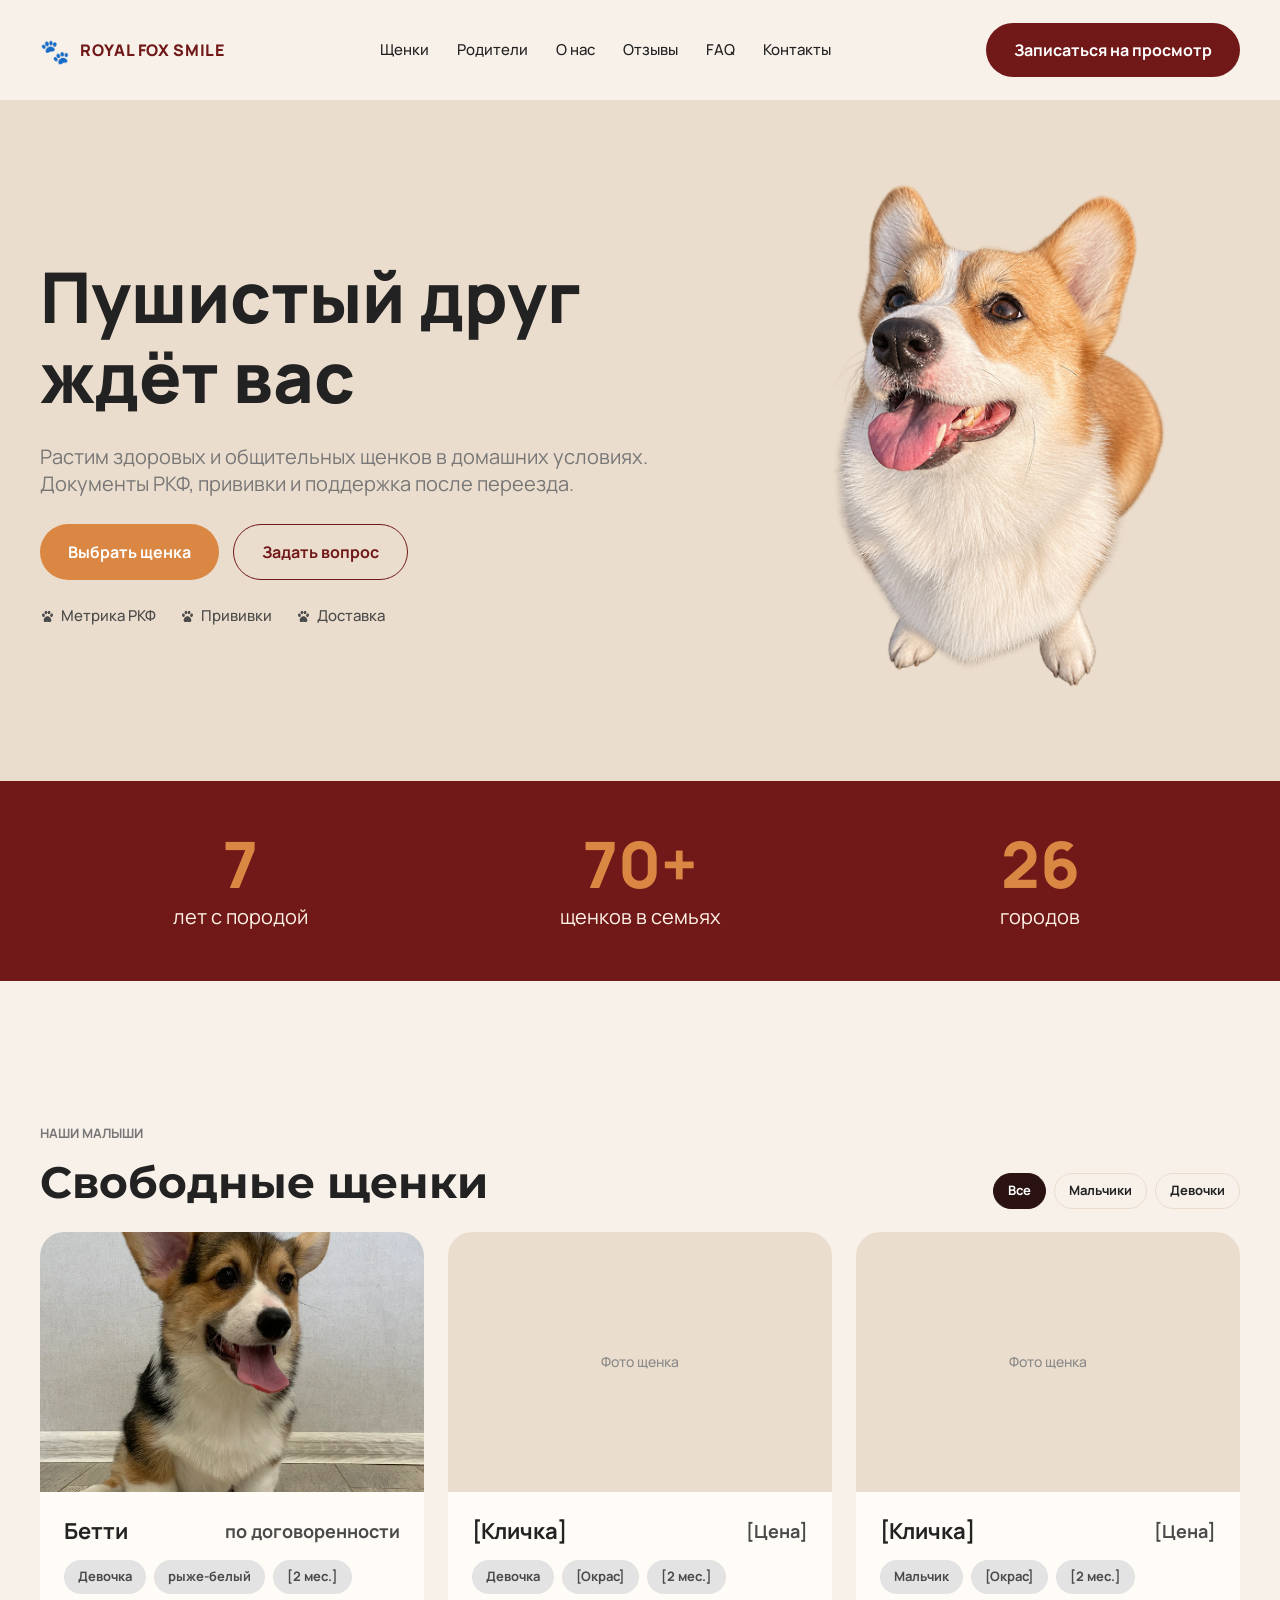
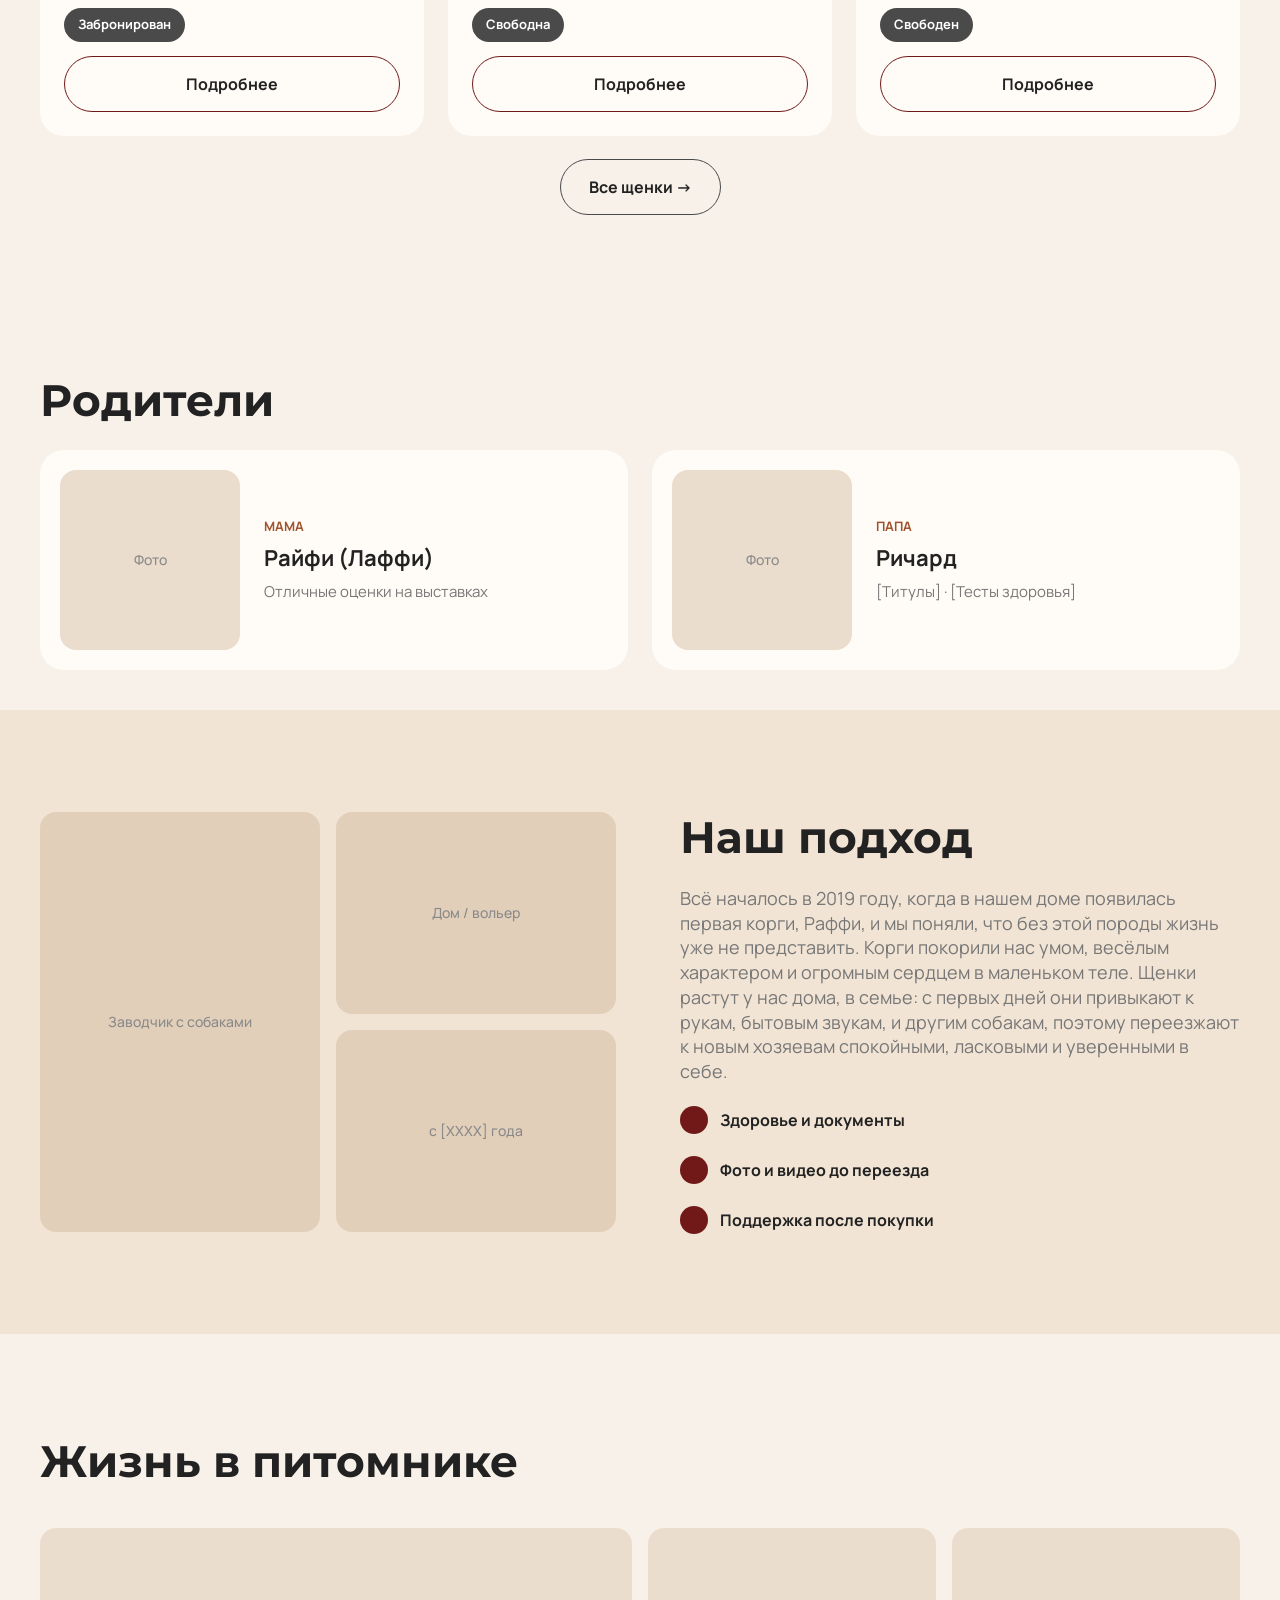
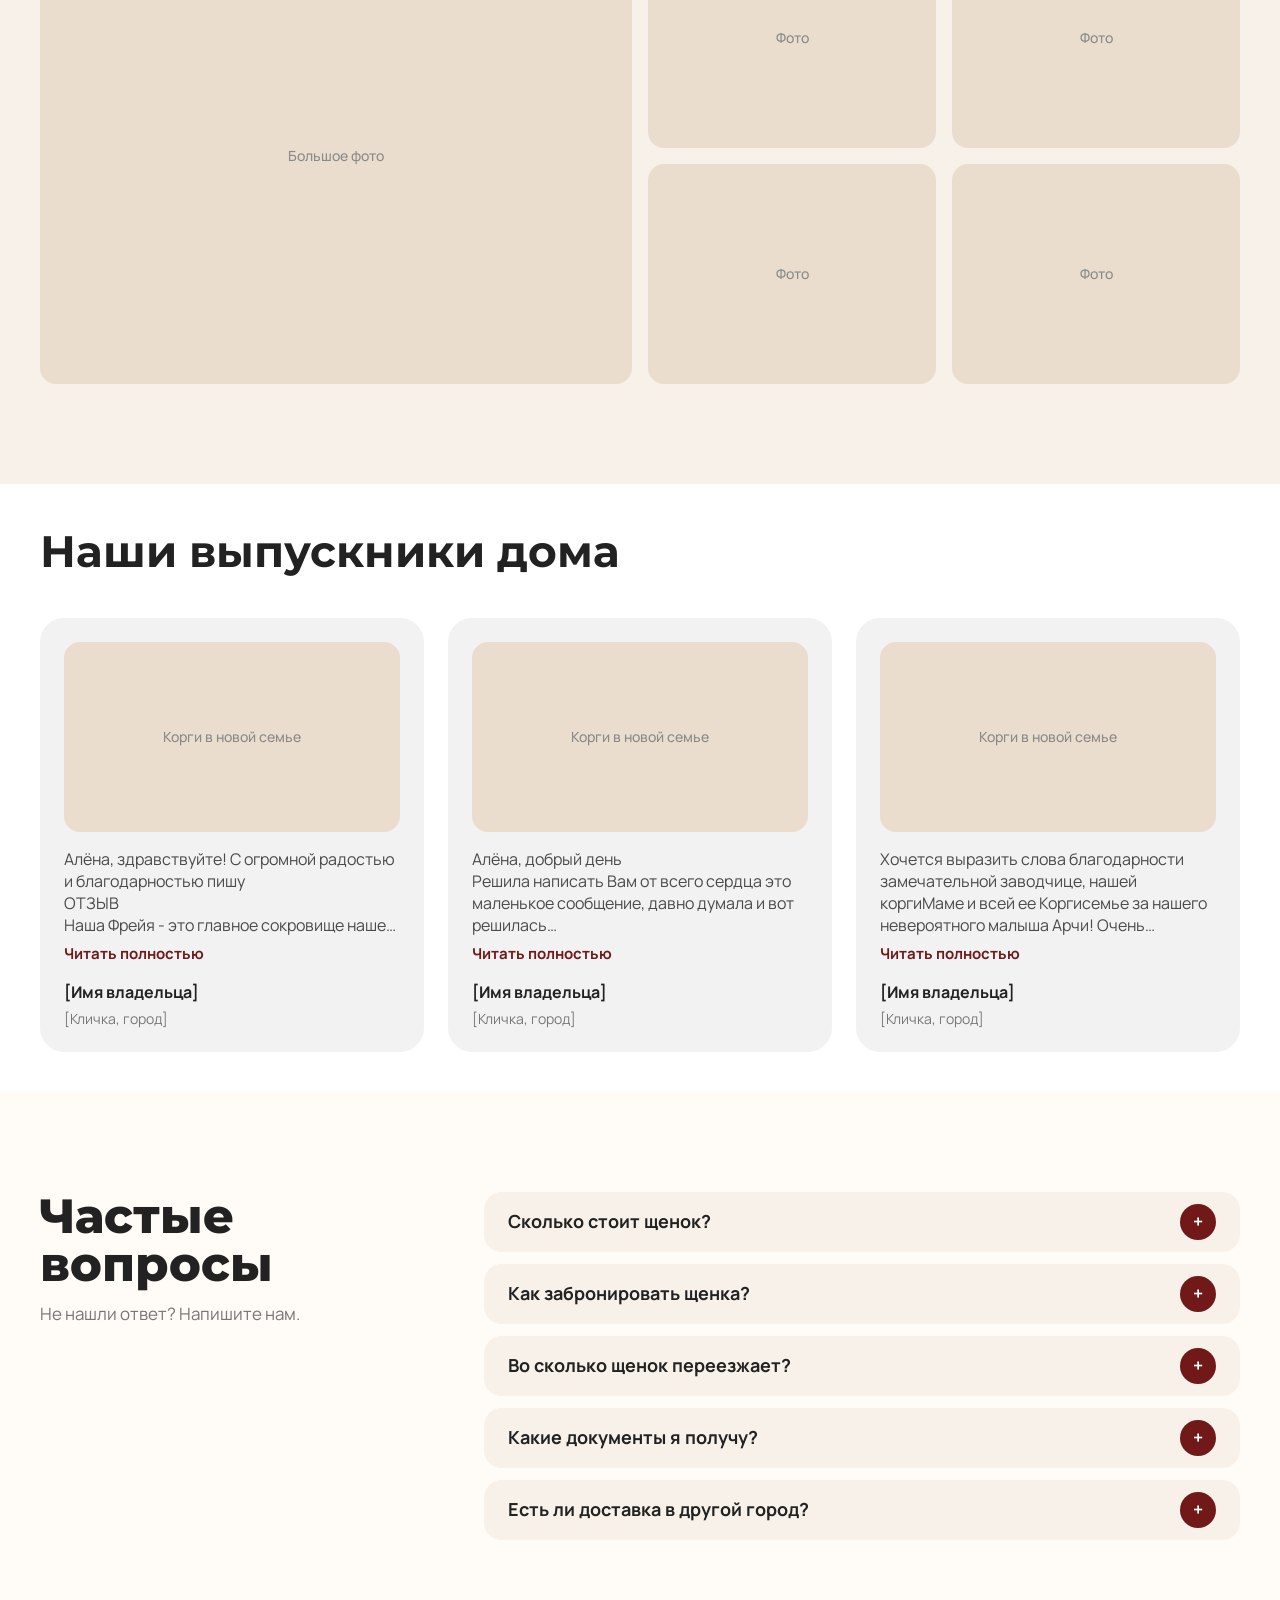
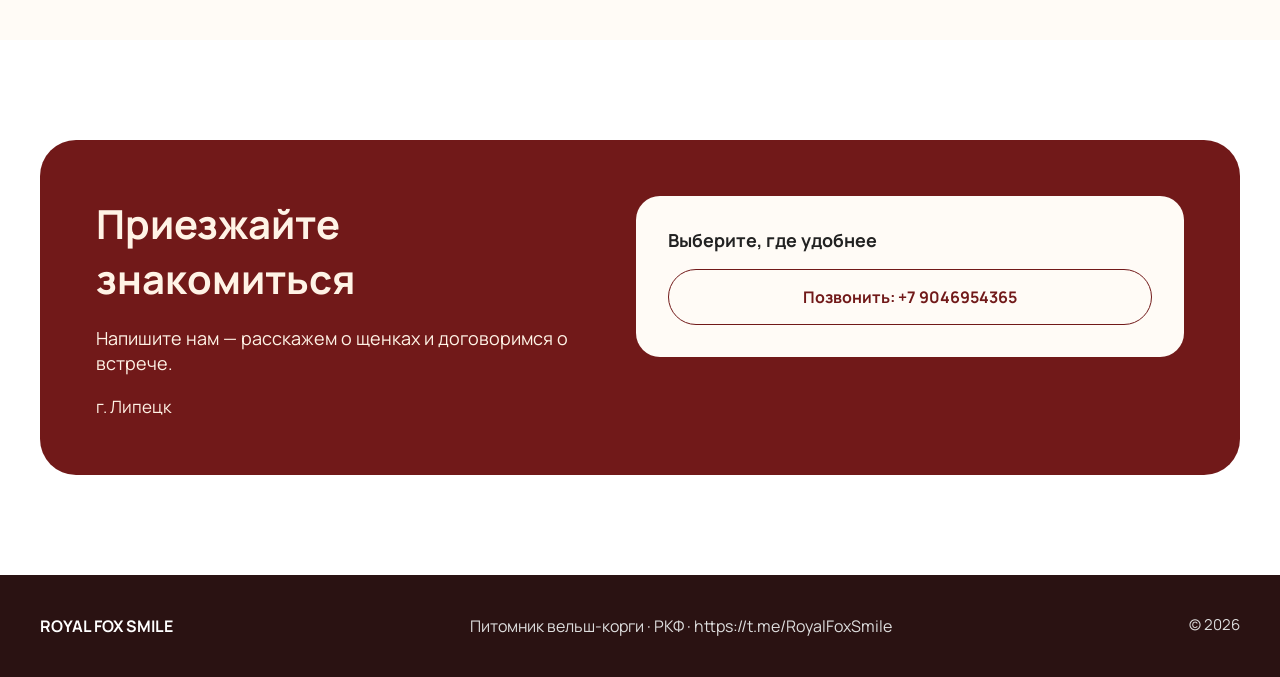
==== commit db193080: "Add files via upload" ====
--- a/index.html
+++ b/index.html
@@ -14,7 +14,7 @@
 
   <!-- Наши стили. ?v= — номер версии: после изменения стилей или скриптов его меняют на новый
        во всех ссылках на обеих страницах, и браузер сразу скачивает свежие файлы, а не старую копию -->
-  <link rel="stylesheet" href="css/style.css?v=2026-11-05-3">
+  <link rel="stylesheet" href="css/style.css?v=2026-11-05-5">
 </head>
 <body>
 
@@ -50,6 +50,13 @@
 
     <!-- ===== ПЕРВЫЙ ЭКРАН ===== -->
     <section class="hero">
+      <!-- Следы лап, которые «идут» по низу первого экрана. Только украшение, поэтому aria-hidden -->
+      <div class="hero__trail" aria-hidden="true">
+        <span style="--i: 0"></span><span style="--i: 1"></span><span style="--i: 2"></span><span style="--i: 3"></span>
+        <span style="--i: 4"></span><span style="--i: 5"></span><span style="--i: 6"></span><span style="--i: 7"></span>
+        <span style="--i: 8"></span><span style="--i: 9"></span><span style="--i: 10"></span><span style="--i: 11"></span>
+      </div>
+
       <div class="container hero__inner">
         <div class="hero__text">
           <h1 class="hero__title">Пушистый друг ждёт вас</h1>
@@ -65,8 +72,9 @@
           </ul>
         </div>
 
-        <!-- Фото корги: положите файл в папку images и назовите corgi.png -->
-        <img class="hero__photo" src="images/corgi.png" alt="Щенок вельш-корги пемброк">
+        <!-- Фото корги: положите файл в папку images и назовите corgi.png.
+             Корги появляется с прыжком, иногда наклоняет голову, а по клику подпрыгивает (js/main.js) -->
+        <img class="hero__photo" src="images/corgi.png" alt="Щенок вельш-корги пемброк" title="Погладьте меня!">
       </div>
     </section>
 
@@ -101,9 +109,9 @@
         <div class="puppies" id="puppies-list"></div>
         <p class="puppies__message" id="puppies-message" hidden></p>
 
-        <!-- Отдельной страницы со всеми щенками пока нет, поэтому кнопка ведёт к началу блока -->
+        <!-- На главной видны первые три щенка, кнопка открывает страницу со всеми -->
         <div class="puppies__more">
-          <a href="#puppies" class="btn btn--outline-dark">Все щенки →</a>
+          <a href="puppies.html" class="btn btn--outline-dark">Все щенки →</a>
         </div>
       </div>
     </section>
@@ -198,7 +206,7 @@
     </div>
   </footer>
 
-  <script src="js/common.js?v=2026-11-05-3"></script>
-  <script src="js/main.js?v=2026-11-05-3"></script>
+  <script src="js/common.js?v=2026-11-05-5"></script>
+  <script src="js/main.js?v=2026-11-05-5"></script>
 </body>
 </html>
--- a/css/style.css
+++ b/css/style.css
@@ -150,8 +150,10 @@
 /* =========================================================
    5. ПЕРВЫЙ ЭКРАН
    ========================================================= */
-.hero { background: var(--sand); padding: 80px 0; }
+.hero { position: relative; overflow: hidden; background: var(--sand); padding: 80px 0; }
 .hero__inner {
+  position: relative;                       /* текст и корги поверх следов лап */
+  z-index: 1;
   display: flex;
   align-items: center;
   gap: 56px;
@@ -188,6 +190,62 @@
   max-width: 100%;
   height: 520px;
   object-fit: contain;
+  cursor: pointer;
+  transform-origin: 50% 90%;                /* корги наклоняется «от лап», а не от середины */
+  /* Сначала появляется с прыжком, потом раз в несколько секунд наклоняет голову */
+  animation: corgi-in .9s cubic-bezier(.34, 1.56, .64, 1) both,
+             corgi-tilt 6s ease-in-out 1.5s infinite;
+}
+/* Классы ставит js/main.js: is-ready — после появления (чтобы прыжок появления не повторялся), is-jumping — по клику */
+.hero__photo.is-ready { animation: corgi-tilt 6s ease-in-out 1s infinite; }
+.hero__photo.is-jumping { animation: corgi-jump .7s ease-out; }
+
+@keyframes corgi-in {
+  from { opacity: 0; transform: translateY(60px) scale(.9); }
+  to   { opacity: 1; transform: none; }
+}
+/* Большую часть времени корги стоит спокойно, а в конце цикла наклоняет голову туда-сюда */
+@keyframes corgi-tilt {
+  0%, 70%, 100% { transform: none; }
+  76% { transform: rotate(-5deg) translateY(-4px); }
+  84% { transform: rotate(4deg); }
+  92% { transform: rotate(-2deg); }
+}
+@keyframes corgi-jump {
+  0%   { transform: none; }
+  30%  { transform: translateY(-40px) scale(1.03); }
+  55%  { transform: translateY(0) scaleY(.94); }
+  75%  { transform: translateY(-10px); }
+  100% { transform: none; }
+}
+
+/* Следы лап по низу экрана: по одному появляются слева направо и тают */
+.hero__trail { position: absolute; left: 0; right: 0; bottom: 12px; height: 40px; pointer-events: none; }
+.hero__trail span {
+  position: absolute;
+  left: calc(4% + var(--i) * 8%);           /* шаги через равные промежутки */
+  bottom: 0;
+  width: 22px;
+  height: 22px;
+  background-color: var(--red);
+  -webkit-mask: var(--paw) center / contain no-repeat;
+  mask: var(--paw) center / contain no-repeat;
+  opacity: 0;
+  transform: rotate(90deg);                 /* пальчики смотрят вправо — по направлению шагов */
+  animation: paw-step 6s linear calc(var(--i) * .4s) infinite;
+}
+.hero__trail span:nth-child(even) { bottom: 16px; }   /* левая и правая лапа — со сдвигом, как настоящий след */
+@keyframes paw-step {
+  0%   { opacity: 0; }
+  5%   { opacity: .18; }
+  45%  { opacity: .18; }
+  60%, 100% { opacity: 0; }
+}
+
+/* Если человек в настройках системы попросил меньше движения — анимации выключаем */
+@media (prefers-reduced-motion: reduce) {
+  .hero__photo, .hero__photo.is-ready, .hero__photo.is-jumping { animation: none; }
+  .hero__trail { display: none; }
 }
 
 /* =========================================================
